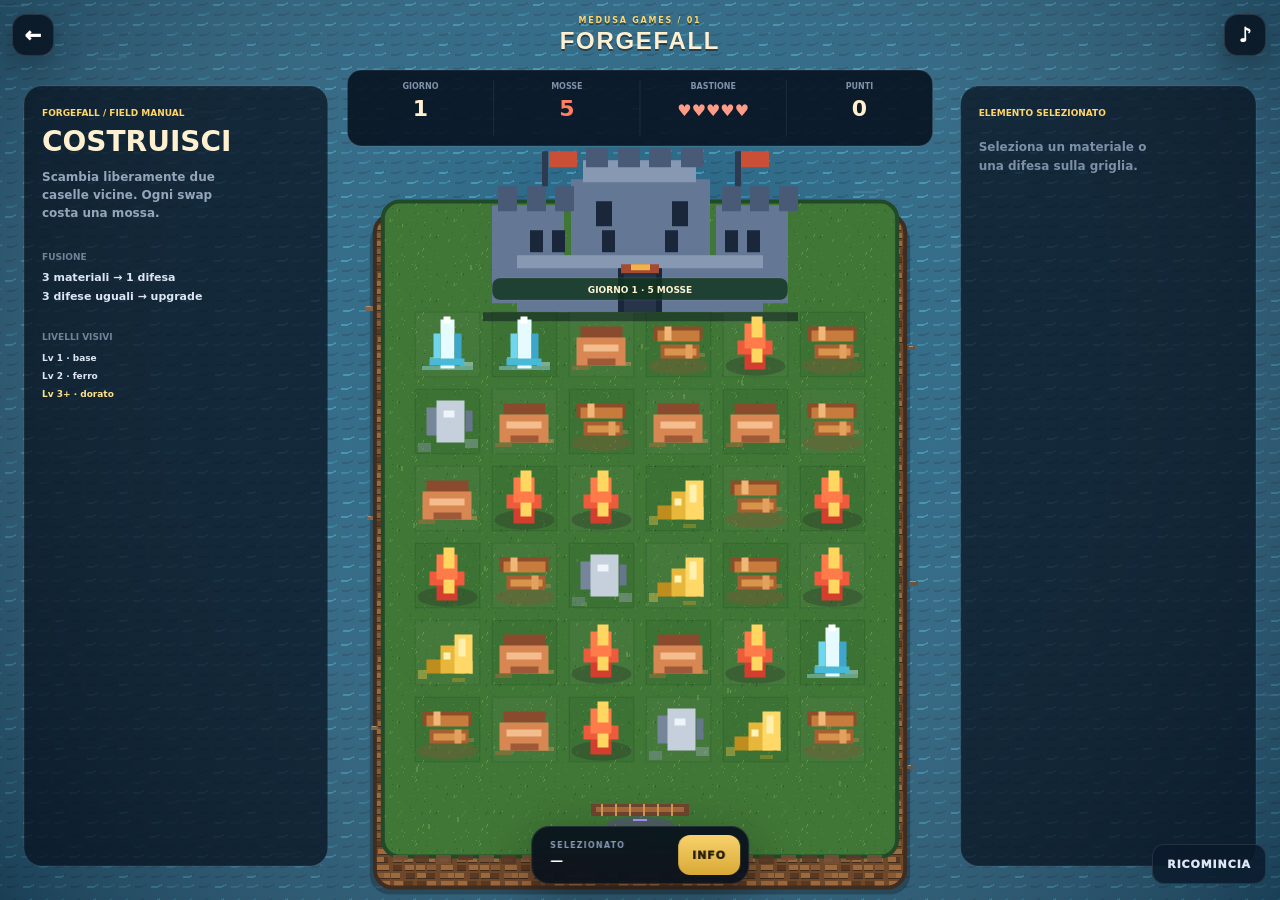
==== giochi/forgefall/index.html @ b79f74d3 "Add files via upload" ====
<!doctype html>
<html lang="it">
<head>
  <meta charset="utf-8">
  <meta name="viewport" content="width=device-width, initial-scale=1, viewport-fit=cover, user-scalable=no">
  <meta name="theme-color" content="#0c1830">
  <meta name="description" content="Forgefall — puzzle match-3 e tower defense di Medusa Games.">
  <title>Forgefall — Medusa Games</title>
  <link rel="stylesheet" href="game.css">
  <script defer src="game.js"></script>
</head>
<body>
  <main id="game-root" class="game-root">
    <canvas id="game-canvas" aria-label="Forgefall: crea difese fondendo tre materiali uguali e difendi il castello dalle orde."></canvas>

    <div class="top-actions" aria-label="Comandi principali">
      <a class="round-button" href="../../index.html" aria-label="Torna a Medusa Games">←</a>
      <div class="wordmark"><small>MEDUSA GAMES / 01</small><strong>FORGEFALL</strong></div>
      <button id="sound-btn" class="round-button" type="button" aria-pressed="false" aria-label="Attiva audio">♪</button>
    </div>

    <div id="selection-actions" class="selection-actions" hidden>
      <div class="selected-name"><span id="selected-kicker">SELEZIONATO</span><strong id="selected-name">—</strong></div>
      <button id="info-btn" class="action-button info" type="button">INFO</button>
      <button id="open-chest-btn" class="action-button chest" type="button" hidden>APRI CASSA</button>
    </div>

    <div class="bottom-actions">
      <button id="workshop-btn" class="action-button workshop" type="button" hidden>TERMINA OFFICINA</button>
      <button id="restart-btn" class="mini-button" type="button">RICOMINCIA</button>
    </div>

    <div id="toast" class="toast" role="status" aria-live="polite"></div>

    <dialog id="info-dialog" class="info-dialog">
      <button id="info-close" class="dialog-close" type="button" aria-label="Chiudi">×</button>
      <div class="info-heading">
        <div id="info-sprite" class="info-sprite"></div>
        <div>
          <small id="info-kind">MATERIALE</small>
          <h2 id="info-title">—</h2>
          <p id="info-subtitle">—</p>
        </div>
      </div>
      <div id="info-description" class="info-description"></div>
      <div id="info-stats" class="info-stats"></div>
      <p class="info-tip">Suggerimento: tre elementi identici e adiacenti si fondono. Tre difese dello stesso livello creano il livello successivo.</p>
    </dialog>

    <dialog id="gameover-dialog" class="gameover-dialog">
      <small>IL BASTIONE È CADUTO</small>
      <h2>Giorno <span id="final-day">1</span></h2>
      <p>Punteggio finale <strong id="final-score">0</strong></p>
      <div class="dialog-actions">
        <button id="again-btn" class="action-button" type="button">RIPROVA</button>
        <a href="../../index.html" class="action-button ghost">HOME</a>
      </div>
    </dialog>
  </main>
</body>
</html>
---- giochi/forgefall/game.css ----
:root{color-scheme:dark;font-family:Inter,ui-sans-serif,system-ui,-apple-system,"Segoe UI",Roboto,sans-serif;--ink:#07111d;--panel:#101b2a;--panel2:#18283b;--gold:#ffd66c;--orange:#ff714e;--cream:#fff0cf;--muted:#aab7ca;--line:rgba(255,255,255,.10)}
*{box-sizing:border-box}html,body{margin:0;width:100%;height:100%;overflow:hidden;background:#06111d}body{overscroll-behavior:none}button,a{font:inherit;color:inherit}button{border:0}a{text-decoration:none}button,a{-webkit-tap-highlight-color:transparent}.game-root{position:fixed;inset:0;background:#07121f;overflow:hidden;touch-action:none;user-select:none;-webkit-user-select:none}#game-canvas{position:absolute;inset:0;width:100%;height:100%;display:block;image-rendering:pixelated;image-rendering:crisp-edges;touch-action:none}.top-actions{position:absolute;top:max(10px,env(safe-area-inset-top));left:12px;right:12px;height:50px;display:grid;grid-template-columns:44px 1fr 44px;align-items:center;pointer-events:none;z-index:5}.top-actions>*{pointer-events:auto}.round-button{width:42px;height:42px;border-radius:14px;background:rgba(7,17,29,.82);border:1px solid rgba(255,255,255,.12);backdrop-filter:blur(12px);display:grid;place-items:center;font-weight:950;font-size:20px;box-shadow:0 10px 28px rgba(0,0,0,.25)}.wordmark{text-align:center;line-height:1;text-shadow:0 2px 0 rgba(0,0,0,.4)}.wordmark small{display:block;font-size:8px;font-weight:900;letter-spacing:.22em;color:#ffd76f;margin-bottom:4px}.wordmark strong{font-family:Impact,"Arial Black",sans-serif;font-size:24px;letter-spacing:.07em;color:#fff0d1}.selection-actions{position:absolute;left:50%;bottom:max(16px,calc(env(safe-area-inset-bottom) + 10px));transform:translateX(-50%);display:flex;align-items:center;gap:8px;padding:8px;background:rgba(6,15,27,.90);border:1px solid rgba(255,255,255,.10);border-radius:18px;box-shadow:0 16px 50px rgba(0,0,0,.35);backdrop-filter:blur(14px);z-index:7;max-width:calc(100vw - 24px)}.selected-name{min-width:130px;padding:0 10px;line-height:1.05}.selected-name span{display:block;font-size:8px;font-weight:900;letter-spacing:.15em;color:#8798b2;margin-bottom:4px}.selected-name strong{display:block;font-size:13px;white-space:nowrap;overflow:hidden;text-overflow:ellipsis;max-width:200px}.action-button,.mini-button{height:40px;padding:0 14px;border-radius:12px;background:linear-gradient(180deg,#ff865f,#e75b40);font-size:11px;font-weight:950;letter-spacing:.08em;cursor:pointer}.action-button.info{background:linear-gradient(180deg,#f7d26d,#d9a935);color:#271d08}.action-button.chest{background:linear-gradient(180deg,#d6914e,#a95f2c)}.action-button.workshop{background:linear-gradient(180deg,#f6d879,#cba83e);color:#241b08}.mini-button{background:rgba(11,26,44,.86);border:1px solid rgba(255,255,255,.10);color:#dce6f5}.bottom-actions{position:absolute;right:14px;bottom:max(16px,calc(env(safe-area-inset-bottom) + 10px));display:flex;gap:8px;z-index:6}.toast{position:absolute;left:50%;top:148px;transform:translateX(-50%) translateY(-12px);opacity:0;pointer-events:none;z-index:10;max-width:min(88vw,520px);padding:10px 14px;border-radius:14px;background:rgba(6,15,27,.92);border:1px solid rgba(255,255,255,.10);box-shadow:0 14px 40px rgba(0,0,0,.35);font-size:12px;font-weight:900;letter-spacing:.03em;color:#fff0d0;text-align:center;transition:.2s}.toast.show{opacity:1;transform:translateX(-50%) translateY(0)}.info-dialog,.gameover-dialog{width:min(92vw,620px);border:1px solid rgba(255,255,255,.12);border-radius:24px;background:linear-gradient(180deg,#17283d,#0c1726);color:#eef5ff;padding:22px;box-shadow:0 30px 90px rgba(0,0,0,.65)}.info-dialog::backdrop,.gameover-dialog::backdrop{background:rgba(2,7,12,.72);backdrop-filter:blur(4px)}.dialog-close{position:absolute;right:14px;top:10px;width:36px;height:36px;border-radius:12px;background:#0b1625;color:#fff;font-size:25px;cursor:pointer}.info-heading{display:grid;grid-template-columns:118px 1fr;gap:18px;align-items:center}.info-sprite{height:118px;border-radius:20px;background:linear-gradient(180deg,#2d5f36,#244c2d);border:1px solid rgba(255,255,255,.09);display:grid;place-items:center;overflow:hidden;image-rendering:pixelated}.info-sprite canvas{width:110px;height:110px;image-rendering:pixelated}.info-heading small{font-size:10px;font-weight:900;letter-spacing:.16em;color:#ffd66c}.info-heading h2{margin:5px 0 7px;font-size:30px;line-height:1.05;color:#fff0d2}.info-heading p{margin:0;color:#9eafc3;font-size:13px}.info-description{margin-top:18px;padding:14px 16px;background:rgba(255,255,255,.04);border:1px solid rgba(255,255,255,.07);border-radius:16px;color:#cfdaea;font-size:14px;line-height:1.6}.info-stats{display:grid;grid-template-columns:repeat(3,minmax(0,1fr));gap:10px;margin-top:12px}.stat-card{padding:11px 12px;border-radius:14px;background:#0c1828;border:1px solid rgba(255,255,255,.07)}.stat-card span{display:block;font-size:8px;font-weight:900;letter-spacing:.15em;color:#788aa5;margin-bottom:5px}.stat-card strong{font-size:14px;color:#ffe7aa}.info-tip{font-size:11px;line-height:1.5;color:#8293aa;margin:14px 2px 0}.gameover-dialog{text-align:center}.gameover-dialog small{font-size:10px;font-weight:900;letter-spacing:.18em;color:#ff9b7d}.gameover-dialog h2{font-size:38px;margin:8px 0}.gameover-dialog p{color:#c6d3e4}.dialog-actions{display:flex;gap:10px;justify-content:center;margin-top:18px}.action-button.ghost{display:grid;place-items:center;background:#0b1625;border:1px solid rgba(255,255,255,.10)}
@media(max-width:720px){.top-actions{left:8px;right:8px;top:max(6px,env(safe-area-inset-top))}.round-button{width:38px;height:38px;border-radius:12px}.wordmark strong{font-size:20px}.wordmark small{font-size:7px}.selection-actions{bottom:max(8px,calc(env(safe-area-inset-bottom) + 6px));padding:6px;gap:6px}.selected-name{min-width:100px;padding:0 6px}.selected-name strong{max-width:125px;font-size:11px}.action-button,.mini-button{height:36px;padding:0 11px;font-size:10px}.bottom-actions{right:8px;bottom:max(62px,calc(env(safe-area-inset-bottom) + 58px))}.info-heading{grid-template-columns:90px 1fr}.info-sprite{height:90px}.info-heading h2{font-size:24px}.info-stats{grid-template-columns:1fr 1fr}.toast{top:118px;font-size:11px}}
@media(max-height:650px) and (orientation:landscape){.top-actions{top:4px}.wordmark small{display:none}.wordmark strong{font-size:18px}.selection-actions{bottom:6px}.bottom-actions{bottom:6px;right:8px}.toast{top:52px}}
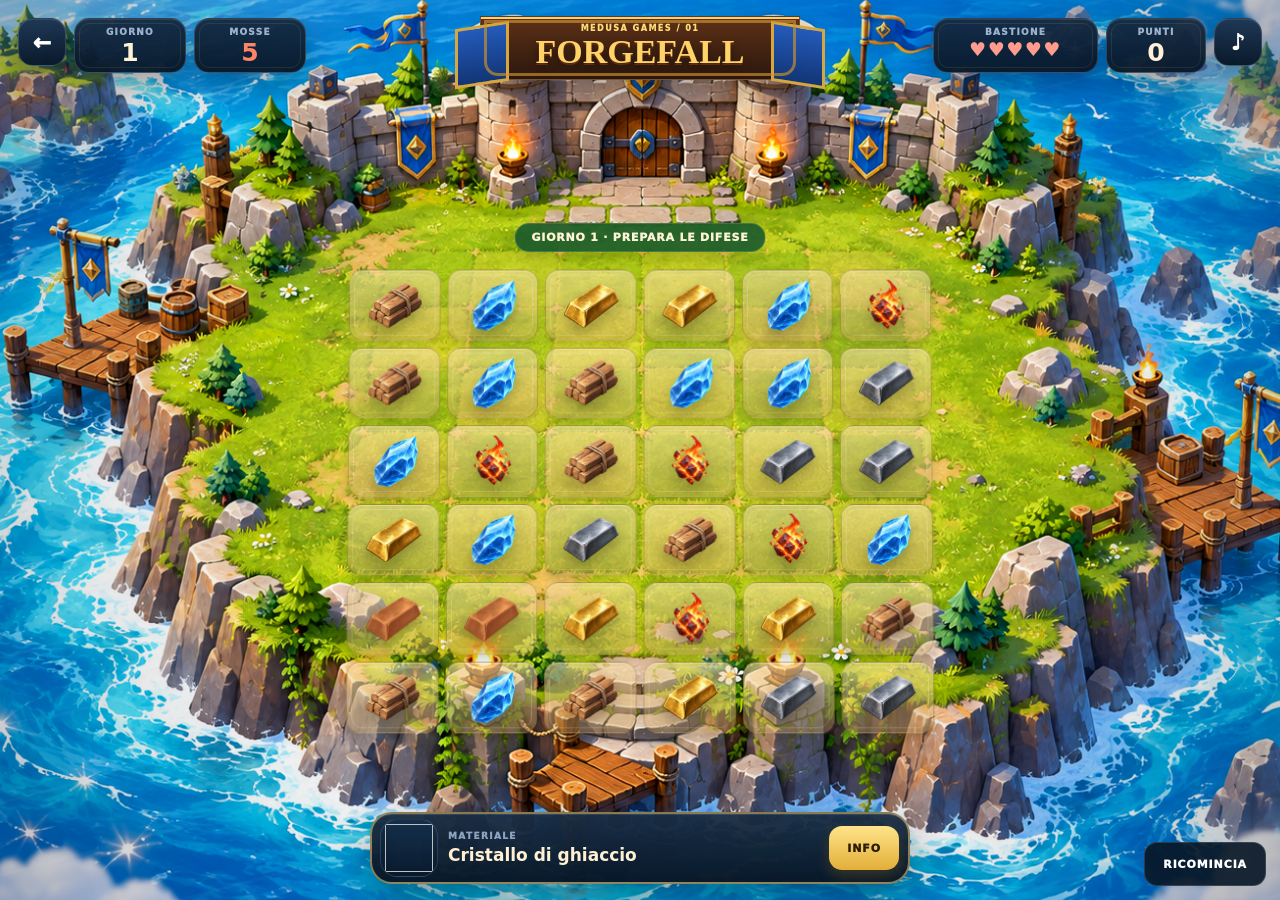
==== commit 0ddc1a67: "Add files via upload" ====
--- a/giochi/forgefall/index.html
+++ b/giochi/forgefall/index.html
@@ -2,49 +2,82 @@
 <html lang="it">
 <head>
   <meta charset="utf-8">
-  <meta name="viewport" content="width=device-width, initial-scale=1, viewport-fit=cover, user-scalable=no">
-  <meta name="theme-color" content="#0c1830">
-  <meta name="description" content="Forgefall — puzzle match-3 e tower defense di Medusa Games.">
+  <meta name="viewport" content="width=device-width,initial-scale=1,viewport-fit=cover,user-scalable=no">
+  <meta name="theme-color" content="#0a2743">
   <title>Forgefall — Medusa Games</title>
   <link rel="stylesheet" href="game.css">
   <script defer src="game.js"></script>
 </head>
 <body>
-  <main id="game-root" class="game-root">
-    <canvas id="game-canvas" aria-label="Forgefall: crea difese fondendo tre materiali uguali e difendi il castello dalle orde."></canvas>
+  <main id="game" class="game-shell" aria-label="Forgefall">
+    <div class="map-layer" aria-hidden="true"></div>
+    <div class="water-shimmer" aria-hidden="true"></div>
 
-    <div class="top-actions" aria-label="Comandi principali">
-      <a class="round-button" href="../../index.html" aria-label="Torna a Medusa Games">←</a>
-      <div class="wordmark"><small>MEDUSA GAMES / 01</small><strong>FORGEFALL</strong></div>
-      <button id="sound-btn" class="round-button" type="button" aria-pressed="false" aria-label="Attiva audio">♪</button>
-    </div>
+    <header class="hud hud-left">
+      <a class="hud-back" href="../../index.html" aria-label="Torna alla home">←</a>
+      <div class="hud-box">
+        <span>GIORNO</span>
+        <strong id="hud-day">1</strong>
+      </div>
+      <div class="hud-box moves">
+        <span>MOSSE</span>
+        <strong id="hud-moves">5</strong>
+      </div>
+    </header>
 
-    <div id="selection-actions" class="selection-actions" hidden>
-      <div class="selected-name"><span id="selected-kicker">SELEZIONATO</span><strong id="selected-name">—</strong></div>
-      <button id="info-btn" class="action-button info" type="button">INFO</button>
-      <button id="open-chest-btn" class="action-button chest" type="button" hidden>APRI CASSA</button>
-    </div>
+    <header class="title-plaque" aria-label="Titolo del gioco">
+      <small>MEDUSA GAMES / 01</small>
+      <strong>FORGEFALL</strong>
+    </header>
+
+    <header class="hud hud-right">
+      <div class="hud-box bastion">
+        <span>BASTIONE</span>
+        <strong id="hud-hearts">♥♥♥♥♥</strong>
+      </div>
+      <div class="hud-box points">
+        <span>PUNTI</span>
+        <strong id="hud-score">0</strong>
+      </div>
+      <button id="sound-btn" class="hud-back" type="button" aria-pressed="false" aria-label="Attiva audio">♪</button>
+    </header>
+
+    <div id="phase-pill" class="phase-pill">GIORNO 1 · PREPARA LE DIFESE</div>
+
+    <section id="board" class="board" aria-label="Griglia 6 per 6"></section>
+    <div id="enemy-layer" class="enemy-layer" aria-hidden="true"></div>
+    <div id="shot-layer" class="shot-layer" aria-hidden="true"></div>
+
+    <aside id="selection-dock" class="selection-dock" hidden>
+      <div class="selection-thumb"><img id="selection-img" alt=""></div>
+      <div class="selection-copy">
+        <small id="selection-kind">MATERIALE</small>
+        <strong id="selection-name">Cristallo di ghiaccio</strong>
+      </div>
+      <button id="open-chest-btn" class="dock-btn chest" type="button" hidden>APRI</button>
+      <button id="info-btn" class="dock-btn info" type="button">INFO</button>
+    </aside>
 
     <div class="bottom-actions">
-      <button id="workshop-btn" class="action-button workshop" type="button" hidden>TERMINA OFFICINA</button>
-      <button id="restart-btn" class="mini-button" type="button">RICOMINCIA</button>
+      <button id="workshop-btn" class="workshop-btn" type="button" hidden>TERMINA OFFICINA</button>
+      <button id="restart-btn" class="restart-btn" type="button">RICOMINCIA</button>
     </div>
 
     <div id="toast" class="toast" role="status" aria-live="polite"></div>
 
     <dialog id="info-dialog" class="info-dialog">
       <button id="info-close" class="dialog-close" type="button" aria-label="Chiudi">×</button>
-      <div class="info-heading">
-        <div id="info-sprite" class="info-sprite"></div>
-        <div>
+      <div class="info-top">
+        <div class="info-art"><img id="info-img" alt=""></div>
+        <div class="info-title">
           <small id="info-kind">MATERIALE</small>
           <h2 id="info-title">—</h2>
           <p id="info-subtitle">—</p>
         </div>
       </div>
-      <div id="info-description" class="info-description"></div>
+      <p id="info-description" class="info-description"></p>
       <div id="info-stats" class="info-stats"></div>
-      <p class="info-tip">Suggerimento: tre elementi identici e adiacenti si fondono. Tre difese dello stesso livello creano il livello successivo.</p>
+      <p class="info-rule">3 materiali uguali → 1 difesa · 3 difese uguali → livello superiore</p>
     </dialog>
 
     <dialog id="gameover-dialog" class="gameover-dialog">
@@ -52,8 +85,8 @@
       <h2>Giorno <span id="final-day">1</span></h2>
       <p>Punteggio finale <strong id="final-score">0</strong></p>
       <div class="dialog-actions">
-        <button id="again-btn" class="action-button" type="button">RIPROVA</button>
-        <a href="../../index.html" class="action-button ghost">HOME</a>
+        <button id="again-btn" class="dock-btn info" type="button">RIPROVA</button>
+        <a class="dock-btn ghost" href="../../index.html">HOME</a>
       </div>
     </dialog>
   </main>
--- a/giochi/forgefall/game.css
+++ b/giochi/forgefall/game.css
@@ -1,5 +1,85 @@
+:root{
+  color-scheme:dark;
+  --gold:#ffd56b;
+  --gold-deep:#a96e14;
+  --cream:#fff1d7;
+  --panel:#10243b;
+  --panel2:#081727;
+  --line:rgba(255,255,255,.14);
+  --danger:#f35d45;
+  --green:#2c7b45;
+  font-family:Inter,ui-sans-serif,system-ui,-apple-system,"Segoe UI",Roboto,sans-serif;
+}
+*{box-sizing:border-box}
+html,body{margin:0;width:100%;height:100%;overflow:hidden;background:#0a2743}
+body{overscroll-behavior:none}
+button,a{font:inherit;color:inherit;text-decoration:none;-webkit-tap-highlight-color:transparent}
+button{border:0}
+.game-shell{position:fixed;inset:0;overflow:hidden;user-select:none;-webkit-user-select:none;touch-action:none;background:#0b5e96}
+.map-layer{position:absolute;inset:0;background-image:url("assets/arena_bg.png");background-size:cover;background-position:center 50%;filter:saturate(1.08) contrast(1.02);transform:scale(1.025)}
+.map-layer::after{content:"";position:absolute;inset:0;background:radial-gradient(circle at 50% 49%,transparent 38%,rgba(5,17,30,.10) 70%,rgba(5,14,26,.30) 100%);pointer-events:none}
+.water-shimmer{position:absolute;inset:-20%;background:repeating-linear-gradient(165deg,transparent 0 34px,rgba(255,255,255,.10) 35px 37px,transparent 38px 70px);mix-blend-mode:screen;opacity:.26;animation:waterDrift 12s linear infinite;mask:radial-gradient(circle at 50% 52%,transparent 0 36%,#000 53%)}
+@keyframes waterDrift{to{transform:translate3d(90px,45px,0)}}
 
-:root{color-scheme:dark;font-family:Inter,ui-sans-serif,system-ui,-apple-system,"Segoe UI",Roboto,sans-serif;--ink:#07111d;--panel:#101b2a;--panel2:#18283b;--gold:#ffd66c;--orange:#ff714e;--cream:#fff0cf;--muted:#aab7ca;--line:rgba(255,255,255,.10)}
-*{box-sizing:border-box}html,body{margin:0;width:100%;height:100%;overflow:hidden;background:#06111d}body{overscroll-behavior:none}button,a{font:inherit;color:inherit}button{border:0}a{text-decoration:none}button,a{-webkit-tap-highlight-color:transparent}.game-root{position:fixed;inset:0;background:#07121f;overflow:hidden;touch-action:none;user-select:none;-webkit-user-select:none}#game-canvas{position:absolute;inset:0;width:100%;height:100%;display:block;image-rendering:pixelated;image-rendering:crisp-edges;touch-action:none}.top-actions{position:absolute;top:max(10px,env(safe-area-inset-top));left:12px;right:12px;height:50px;display:grid;grid-template-columns:44px 1fr 44px;align-items:center;pointer-events:none;z-index:5}.top-actions>*{pointer-events:auto}.round-button{width:42px;height:42px;border-radius:14px;background:rgba(7,17,29,.82);border:1px solid rgba(255,255,255,.12);backdrop-filter:blur(12px);display:grid;place-items:center;font-weight:950;font-size:20px;box-shadow:0 10px 28px rgba(0,0,0,.25)}.wordmark{text-align:center;line-height:1;text-shadow:0 2px 0 rgba(0,0,0,.4)}.wordmark small{display:block;font-size:8px;font-weight:900;letter-spacing:.22em;color:#ffd76f;margin-bottom:4px}.wordmark strong{font-family:Impact,"Arial Black",sans-serif;font-size:24px;letter-spacing:.07em;color:#fff0d1}.selection-actions{position:absolute;left:50%;bottom:max(16px,calc(env(safe-area-inset-bottom) + 10px));transform:translateX(-50%);display:flex;align-items:center;gap:8px;padding:8px;background:rgba(6,15,27,.90);border:1px solid rgba(255,255,255,.10);border-radius:18px;box-shadow:0 16px 50px rgba(0,0,0,.35);backdrop-filter:blur(14px);z-index:7;max-width:calc(100vw - 24px)}.selected-name{min-width:130px;padding:0 10px;line-height:1.05}.selected-name span{display:block;font-size:8px;font-weight:900;letter-spacing:.15em;color:#8798b2;margin-bottom:4px}.selected-name strong{display:block;font-size:13px;white-space:nowrap;overflow:hidden;text-overflow:ellipsis;max-width:200px}.action-button,.mini-button{height:40px;padding:0 14px;border-radius:12px;background:linear-gradient(180deg,#ff865f,#e75b40);font-size:11px;font-weight:950;letter-spacing:.08em;cursor:pointer}.action-button.info{background:linear-gradient(180deg,#f7d26d,#d9a935);color:#271d08}.action-button.chest{background:linear-gradient(180deg,#d6914e,#a95f2c)}.action-button.workshop{background:linear-gradient(180deg,#f6d879,#cba83e);color:#241b08}.mini-button{background:rgba(11,26,44,.86);border:1px solid rgba(255,255,255,.10);color:#dce6f5}.bottom-actions{position:absolute;right:14px;bottom:max(16px,calc(env(safe-area-inset-bottom) + 10px));display:flex;gap:8px;z-index:6}.toast{position:absolute;left:50%;top:148px;transform:translateX(-50%) translateY(-12px);opacity:0;pointer-events:none;z-index:10;max-width:min(88vw,520px);padding:10px 14px;border-radius:14px;background:rgba(6,15,27,.92);border:1px solid rgba(255,255,255,.10);box-shadow:0 14px 40px rgba(0,0,0,.35);font-size:12px;font-weight:900;letter-spacing:.03em;color:#fff0d0;text-align:center;transition:.2s}.toast.show{opacity:1;transform:translateX(-50%) translateY(0)}.info-dialog,.gameover-dialog{width:min(92vw,620px);border:1px solid rgba(255,255,255,.12);border-radius:24px;background:linear-gradient(180deg,#17283d,#0c1726);color:#eef5ff;padding:22px;box-shadow:0 30px 90px rgba(0,0,0,.65)}.info-dialog::backdrop,.gameover-dialog::backdrop{background:rgba(2,7,12,.72);backdrop-filter:blur(4px)}.dialog-close{position:absolute;right:14px;top:10px;width:36px;height:36px;border-radius:12px;background:#0b1625;color:#fff;font-size:25px;cursor:pointer}.info-heading{display:grid;grid-template-columns:118px 1fr;gap:18px;align-items:center}.info-sprite{height:118px;border-radius:20px;background:linear-gradient(180deg,#2d5f36,#244c2d);border:1px solid rgba(255,255,255,.09);display:grid;place-items:center;overflow:hidden;image-rendering:pixelated}.info-sprite canvas{width:110px;height:110px;image-rendering:pixelated}.info-heading small{font-size:10px;font-weight:900;letter-spacing:.16em;color:#ffd66c}.info-heading h2{margin:5px 0 7px;font-size:30px;line-height:1.05;color:#fff0d2}.info-heading p{margin:0;color:#9eafc3;font-size:13px}.info-description{margin-top:18px;padding:14px 16px;background:rgba(255,255,255,.04);border:1px solid rgba(255,255,255,.07);border-radius:16px;color:#cfdaea;font-size:14px;line-height:1.6}.info-stats{display:grid;grid-template-columns:repeat(3,minmax(0,1fr));gap:10px;margin-top:12px}.stat-card{padding:11px 12px;border-radius:14px;background:#0c1828;border:1px solid rgba(255,255,255,.07)}.stat-card span{display:block;font-size:8px;font-weight:900;letter-spacing:.15em;color:#788aa5;margin-bottom:5px}.stat-card strong{font-size:14px;color:#ffe7aa}.info-tip{font-size:11px;line-height:1.5;color:#8293aa;margin:14px 2px 0}.gameover-dialog{text-align:center}.gameover-dialog small{font-size:10px;font-weight:900;letter-spacing:.18em;color:#ff9b7d}.gameover-dialog h2{font-size:38px;margin:8px 0}.gameover-dialog p{color:#c6d3e4}.dialog-actions{display:flex;gap:10px;justify-content:center;margin-top:18px}.action-button.ghost{display:grid;place-items:center;background:#0b1625;border:1px solid rgba(255,255,255,.10)}
-@media(max-width:720px){.top-actions{left:8px;right:8px;top:max(6px,env(safe-area-inset-top))}.round-button{width:38px;height:38px;border-radius:12px}.wordmark strong{font-size:20px}.wordmark small{font-size:7px}.selection-actions{bottom:max(8px,calc(env(safe-area-inset-bottom) + 6px));padding:6px;gap:6px}.selected-name{min-width:100px;padding:0 6px}.selected-name strong{max-width:125px;font-size:11px}.action-button,.mini-button{height:36px;padding:0 11px;font-size:10px}.bottom-actions{right:8px;bottom:max(62px,calc(env(safe-area-inset-bottom) + 58px))}.info-heading{grid-template-columns:90px 1fr}.info-sprite{height:90px}.info-heading h2{font-size:24px}.info-stats{grid-template-columns:1fr 1fr}.toast{top:118px;font-size:11px}}
-@media(max-height:650px) and (orientation:landscape){.top-actions{top:4px}.wordmark small{display:none}.wordmark strong{font-size:18px}.selection-actions{bottom:6px}.bottom-actions{bottom:6px;right:8px}.toast{top:52px}}
+.hud{position:absolute;top:max(18px,env(safe-area-inset-top));display:flex;gap:8px;align-items:stretch;z-index:15}
+.hud-left{left:18px}.hud-right{right:18px}
+.hud-back,.hud-box,.title-plaque{border:1px solid rgba(255,255,255,.16);box-shadow:0 12px 28px rgba(0,0,0,.26),inset 0 1px 0 rgba(255,255,255,.09)}
+.hud-back{width:48px;height:48px;border-radius:15px;background:linear-gradient(180deg,#1f3856,#0a1a2c);display:grid;place-items:center;font-weight:1000;font-size:22px;cursor:pointer}
+.hud-box{min-width:112px;padding:8px 15px 7px;border-radius:15px;background:linear-gradient(180deg,rgba(21,42,66,.95),rgba(8,24,42,.97));text-align:center;position:relative}
+.hud-box::before{content:"";position:absolute;inset:4px;border-radius:10px;border:1px solid rgba(255,214,108,.10);pointer-events:none}
+.hud-box span{display:block;font-size:9px;font-weight:950;letter-spacing:.14em;color:#9db2cc}
+.hud-box strong{display:block;margin-top:3px;font-size:25px;line-height:1;color:#fff1d6}
+.hud-box.moves strong{color:#ff8365}.hud-box.bastion{min-width:165px}.hud-box.bastion strong{color:#ff9c8d;font-size:19px;letter-spacing:.08em}.hud-box.points{min-width:100px}
+.title-plaque{position:absolute;top:max(16px,env(safe-area-inset-top));left:50%;transform:translateX(-50%);z-index:16;min-width:320px;padding:7px 34px 10px;text-align:center;border-radius:0 0 18px 18px;background:linear-gradient(180deg,#5d3117,#2b170d);outline:3px solid rgba(208,148,49,.65);outline-offset:-7px;box-shadow:0 15px 30px rgba(0,0,0,.28),0 2px 0 #ffd06a inset}
+.title-plaque::before,.title-plaque::after{content:"";position:absolute;top:8px;width:48px;height:54px;background:linear-gradient(180deg,#245bbb,#123575);border:3px solid #d6a640;z-index:-1}.title-plaque::before{left:-26px;transform:skewY(-9deg)}.title-plaque::after{right:-26px;transform:skewY(9deg)}
+.title-plaque small{display:block;font-size:8px;font-weight:950;letter-spacing:.19em;color:#ffdb75;margin-bottom:2px}.title-plaque strong{font-family:Georgia,"Times New Roman",serif;font-size:34px;line-height:1;color:#ffd367;text-shadow:0 2px 0 #5f2a12,0 4px 10px rgba(0,0,0,.4)}
+
+.phase-pill{position:absolute;z-index:12;left:50%;top:calc(28.5% - 34px);transform:translateX(-50%);padding:7px 16px;border-radius:999px;background:rgba(24,89,44,.90);border:1px solid rgba(255,255,255,.15);box-shadow:0 7px 18px rgba(0,0,0,.18);color:#fff5d6;font-size:11px;font-weight:950;letter-spacing:.07em;white-space:nowrap}
+
+.board{position:absolute;z-index:8;left:50%;top:29.5%;transform:translateX(-50%) perspective(1000px) rotateX(1.5deg);width:min(46vw,690px);height:min(52vh,520px);display:grid;grid-template-columns:repeat(6,minmax(0,1fr));grid-template-rows:repeat(6,minmax(0,1fr));gap:7px;padding:2px}
+.cell{position:relative;min-width:0;min-height:0;border-radius:14px;display:grid;place-items:center;cursor:pointer;background:linear-gradient(180deg,rgba(247,223,167,.58),rgba(189,154,95,.42));border:1px solid rgba(103,73,31,.28);box-shadow:inset 0 1px 0 rgba(255,255,255,.28),0 6px 10px rgba(42,52,28,.18);transition:transform .15s ease,box-shadow .15s ease,border-color .15s ease;overflow:visible}
+.cell::before{content:"";position:absolute;inset:4px;border-radius:11px;border:1px solid rgba(255,255,255,.17);pointer-events:none}
+.cell:hover{transform:translateY(-2px) scale(1.015)}
+.cell.selected{border-color:#ffe075;box-shadow:0 0 0 3px rgba(255,211,88,.42),0 10px 18px rgba(34,25,7,.28)}
+.cell.matching{animation:matchPulse .26s ease}
+.cell.spawn{animation:spawnPop .24s ease}
+@keyframes matchPulse{50%{transform:scale(1.08);filter:brightness(1.18)}}
+@keyframes spawnPop{from{transform:translateY(-12px) scale(.82);opacity:.2}to{transform:none;opacity:1}}
+.asset{position:relative;width:86%;height:86%;object-fit:contain;filter:drop-shadow(0 7px 7px rgba(0,0,0,.25));pointer-events:none;animation:assetFloat 3.8s ease-in-out infinite}
+.cell:nth-child(3n) .asset{animation-delay:-1.2s}.cell:nth-child(4n) .asset{animation-delay:-2.3s}
+@keyframes assetFloat{50%{transform:translateY(-2px)}}
+.level-2 .asset{filter:drop-shadow(0 7px 7px rgba(0,0,0,.24)) saturate(.82) brightness(1.06)}
+.level-3 .asset,.level-4 .asset,.level-5 .asset{filter:drop-shadow(0 7px 8px rgba(0,0,0,.26)) saturate(1.18) brightness(1.09)}
+.level-badge{position:absolute;right:6px;top:6px;z-index:3;width:22px;height:22px;border-radius:50%;display:grid;place-items:center;background:#10243a;border:2px solid #f0d373;font-size:10px;font-weight:1000;color:#fff0c6;box-shadow:0 3px 7px rgba(0,0,0,.25)}
+.level-2 .level-badge{border-color:#e5ecf4}.level-3 .level-badge,.level-4 .level-badge,.level-5 .level-badge{background:#6b470b;border-color:#ffe27a}
+.chest-open-hint{position:absolute;left:50%;bottom:5px;transform:translateX(-50%);z-index:4;padding:3px 7px;border-radius:999px;background:rgba(8,23,39,.82);font-size:8px;font-weight:950;letter-spacing:.08em;color:#fff3c9}
+.enemy-layer,.shot-layer{position:absolute;z-index:10;left:50%;top:29.5%;transform:translateX(-50%);width:min(46vw,690px);height:min(52vh,520px);pointer-events:none}
+.enemy{position:absolute;width:9%;aspect-ratio:1;transform:translate(-50%,-50%);transition:filter .12s;filter:drop-shadow(0 6px 7px rgba(0,0,0,.26));will-change:transform,top,left}
+.enemy img{width:100%;height:100%;object-fit:contain}.enemy.boss{width:13%}
+.enemy-health{position:absolute;left:12%;right:12%;top:-2px;height:6px;border-radius:99px;background:rgba(6,18,30,.76);overflow:hidden}.enemy-health i{display:block;height:100%;background:#84ef8c;border-radius:99px}.enemy.boss .enemy-health i{background:#ffd15c}
+.shot{position:absolute;height:3px;transform-origin:left center;background:#ffe07a;border-radius:99px;box-shadow:0 0 12px currentColor;opacity:.95}
+
+.selection-dock{position:absolute;z-index:18;left:50%;bottom:max(16px,env(safe-area-inset-bottom));transform:translateX(-50%);min-width:min(92vw,540px);height:72px;display:flex;align-items:center;gap:10px;padding:8px 9px 8px 8px;border-radius:22px;background:linear-gradient(180deg,rgba(26,45,67,.96),rgba(8,22,38,.98));border:2px solid rgba(231,194,111,.58);box-shadow:0 16px 42px rgba(0,0,0,.34),inset 0 1px 0 rgba(255,255,255,.1)}
+.selection-thumb{width:58px;height:58px;border-radius:17px;background:linear-gradient(180deg,#15314d,#091a2d);border:1px solid rgba(255,255,255,.12);display:grid;place-items:center;overflow:hidden}.selection-thumb img{width:86%;height:86%;object-fit:contain;filter:drop-shadow(0 4px 5px rgba(0,0,0,.25))}
+.selection-copy{flex:1;min-width:0}.selection-copy small{display:block;font-size:9px;font-weight:950;letter-spacing:.15em;color:#8ea3be}.selection-copy strong{display:block;margin-top:4px;font-size:17px;color:#fff0d3;white-space:nowrap;overflow:hidden;text-overflow:ellipsis}
+.dock-btn,.restart-btn,.workshop-btn{height:44px;padding:0 18px;border-radius:13px;font-size:11px;font-weight:1000;letter-spacing:.08em;cursor:pointer}.dock-btn.info{background:linear-gradient(180deg,#ffe48a,#e2ae38);color:#2c1d05;box-shadow:0 6px 14px rgba(190,127,17,.25)}.dock-btn.chest{background:linear-gradient(180deg,#67bfe9,#2e79ae);color:white}.dock-btn.ghost,.restart-btn{background:rgba(8,22,38,.91);border:1px solid rgba(255,255,255,.14);display:grid;place-items:center}.bottom-actions{position:absolute;right:14px;bottom:max(14px,env(safe-area-inset-bottom));z-index:19;display:flex;gap:8px}.workshop-btn{background:linear-gradient(180deg,#ffe58a,#d7ad41);color:#2a1c05}
+.toast{position:absolute;z-index:30;left:50%;top:105px;transform:translateX(-50%) translateY(-10px);opacity:0;padding:10px 15px;border-radius:14px;background:rgba(8,22,38,.92);border:1px solid rgba(255,255,255,.13);color:#fff0d0;font-size:12px;font-weight:900;transition:.2s;pointer-events:none}.toast.show{opacity:1;transform:translateX(-50%) translateY(0)}
+
+.info-dialog,.gameover-dialog{width:min(92vw,640px);border:1px solid rgba(255,255,255,.14);border-radius:26px;background:radial-gradient(circle at 10% 0%,rgba(71,115,164,.22),transparent 35%),linear-gradient(180deg,#18304a,#0a192b);color:#eef5ff;padding:22px;box-shadow:0 34px 90px rgba(0,0,0,.62)}
+.info-dialog::backdrop,.gameover-dialog::backdrop{background:rgba(2,9,16,.74);backdrop-filter:blur(7px)}
+.dialog-close{position:absolute;right:14px;top:12px;width:38px;height:38px;border-radius:12px;background:#091727;color:#fff;font-size:26px;cursor:pointer}.info-top{display:grid;grid-template-columns:145px 1fr;gap:18px;align-items:center}.info-art{height:140px;border-radius:20px;background:linear-gradient(180deg,#1c3d5c,#0a2036);border:1px solid rgba(255,255,255,.10);display:grid;place-items:center}.info-art img{width:90%;height:90%;object-fit:contain;filter:drop-shadow(0 8px 10px rgba(0,0,0,.3))}.info-title small{font-size:10px;font-weight:950;letter-spacing:.14em;color:#ffd770}.info-title h2{margin:5px 0 6px;font-size:31px;color:#fff0d5}.info-title p{margin:0;color:#a9b9cd}.info-description{margin:18px 0 0;padding:14px 16px;border-radius:16px;background:rgba(255,255,255,.045);border:1px solid rgba(255,255,255,.07);color:#cbd8e7;line-height:1.6}.info-stats{display:grid;grid-template-columns:repeat(3,minmax(0,1fr));gap:10px;margin-top:12px}.stat-card{padding:11px 12px;border-radius:14px;background:#0a1929;border:1px solid rgba(255,255,255,.07)}.stat-card span{display:block;font-size:8px;font-weight:950;letter-spacing:.13em;color:#8295ae;margin-bottom:4px}.stat-card strong{font-size:14px;color:#ffe7a5}.info-rule{margin:14px 2px 0;color:#8396ad;font-size:11px;line-height:1.5}.gameover-dialog{text-align:center}.gameover-dialog small{font-size:10px;font-weight:950;letter-spacing:.17em;color:#ff967f}.gameover-dialog h2{font-size:38px;margin:9px 0}.gameover-dialog p{color:#c4d1e0}.dialog-actions{display:flex;justify-content:center;gap:10px;margin-top:18px}
+
+@media(max-width:1180px){
+  .title-plaque{min-width:270px}.title-plaque strong{font-size:29px}
+  .hud-box{min-width:92px}.hud-box.bastion{min-width:140px}
+  .board,.enemy-layer,.shot-layer{width:min(54vw,640px);height:min(52vh,500px)}
+}
+@media(max-width:820px){
+  .map-layer{background-position:center top}.hud{top:max(8px,env(safe-area-inset-top));gap:4px}.hud-left{left:6px}.hud-right{right:6px}.hud-back{width:38px;height:38px;border-radius:12px;font-size:18px}.hud-box{min-width:74px;padding:6px 8px;height:48px}.hud-box span{font-size:7px}.hud-box strong{font-size:19px}.hud-box.bastion{min-width:112px}.hud-box.bastion strong{font-size:14px}.hud-box.points{min-width:68px}.title-plaque{top:max(58px,env(safe-area-inset-top));min-width:230px;padding:6px 28px 9px}.title-plaque strong{font-size:25px}.title-plaque small{font-size:7px}
+  .phase-pill{top:25.2%;font-size:9px;padding:6px 11px}
+  .board,.enemy-layer,.shot-layer{top:29%;width:92vw;height:min(49vh,480px);gap:5px}.cell{border-radius:11px}.asset{width:82%;height:82%}
+  .selection-dock{height:64px;bottom:max(8px,env(safe-area-inset-bottom));min-width:calc(100vw - 18px)}.selection-thumb{width:50px;height:50px;border-radius:14px}.selection-copy strong{font-size:13px}.selection-copy small{font-size:7px}.dock-btn{height:38px;padding:0 12px;font-size:9px}.bottom-actions{right:8px;bottom:max(78px,calc(env(safe-area-inset-bottom) + 70px))}.restart-btn,.workshop-btn{height:36px;padding:0 11px;font-size:9px}.toast{top:116px;font-size:10px}.info-top{grid-template-columns:100px 1fr}.info-art{height:100px}.info-title h2{font-size:24px}.info-stats{grid-template-columns:repeat(2,minmax(0,1fr))}
+}
+@media(max-height:650px) and (orientation:landscape){
+  .title-plaque{top:5px}.hud{top:6px}.board,.enemy-layer,.shot-layer{top:25%;height:61vh;width:min(48vw,600px)}.phase-pill{top:20.5%}.selection-dock{height:58px;bottom:6px}.bottom-actions{bottom:6px}.map-layer{background-position:center 45%}
+}
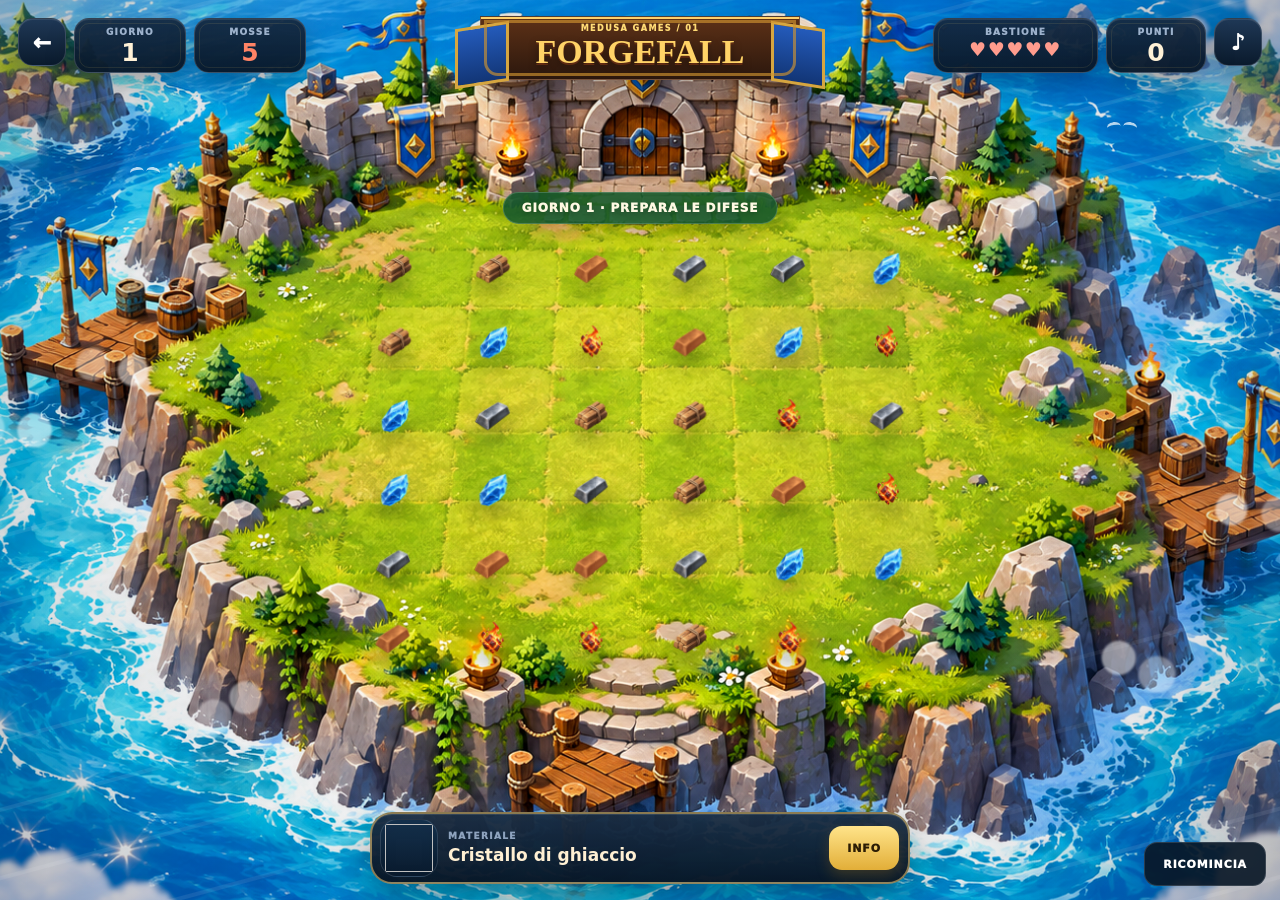
==== commit 1a6e3523: "Add files via upload" ====
--- a/giochi/forgefall/index.html
+++ b/giochi/forgefall/index.html
@@ -12,6 +12,17 @@
   <main id="game" class="game-shell" aria-label="Forgefall">
     <div class="map-layer" aria-hidden="true"></div>
     <div class="water-shimmer" aria-hidden="true"></div>
+    <div class="water-foam" aria-hidden="true"></div>
+    <div class="sea-life" aria-hidden="true">
+      <span class="creature shark shark-a"></span>
+      <span class="creature shark shark-b"></span>
+      <span class="creature fish fish-a"></span>
+      <span class="creature fish fish-b"></span>
+      <span class="creature fish fish-c"></span>
+      <span class="gull gull-a"></span>
+      <span class="gull gull-b"></span>
+      <span class="gull gull-c"></span>
+    </div>
 
     <header class="hud hud-left">
       <a class="hud-back" href="../../index.html" aria-label="Torna alla home">←</a>
@@ -65,6 +76,14 @@
 
     <div id="toast" class="toast" role="status" aria-live="polite"></div>
 
+    <div id="announce" class="announce" aria-live="polite" hidden>
+      <div class="announce-card">
+        <small id="announce-kicker">FORGEFALL</small>
+        <strong id="announce-title">Grande!</strong>
+        <span id="announce-subtitle">Hai appena costruito una struttura</span>
+      </div>
+    </div>
+
     <dialog id="info-dialog" class="info-dialog">
       <button id="info-close" class="dialog-close" type="button" aria-label="Chiudi">×</button>
       <div class="info-top">
--- a/giochi/forgefall/game.css
+++ b/giochi/forgefall/game.css
@@ -16,10 +16,16 @@
 button,a{font:inherit;color:inherit;text-decoration:none;-webkit-tap-highlight-color:transparent}
 button{border:0}
 .game-shell{position:fixed;inset:0;overflow:hidden;user-select:none;-webkit-user-select:none;touch-action:none;background:#0b5e96}
-.map-layer{position:absolute;inset:0;background-image:url("assets/arena_bg.png");background-size:cover;background-position:center 50%;filter:saturate(1.08) contrast(1.02);transform:scale(1.025)}
+.map-layer{position:absolute;inset:0;background-image:url("assets/arena_bg.png");background-size:cover;background-position:center 50%;filter:saturate(1.08) contrast(1.02);transform:scale(1.03);animation:mapBreathe 18s ease-in-out infinite}
 .map-layer::after{content:"";position:absolute;inset:0;background:radial-gradient(circle at 50% 49%,transparent 38%,rgba(5,17,30,.10) 70%,rgba(5,14,26,.30) 100%);pointer-events:none}
-.water-shimmer{position:absolute;inset:-20%;background:repeating-linear-gradient(165deg,transparent 0 34px,rgba(255,255,255,.10) 35px 37px,transparent 38px 70px);mix-blend-mode:screen;opacity:.26;animation:waterDrift 12s linear infinite;mask:radial-gradient(circle at 50% 52%,transparent 0 36%,#000 53%)}
-@keyframes waterDrift{to{transform:translate3d(90px,45px,0)}}
+.water-shimmer{position:absolute;inset:-20%;background:repeating-linear-gradient(165deg,transparent 0 30px,rgba(255,255,255,.18) 31px 34px,transparent 35px 66px);mix-blend-mode:screen;opacity:.44;animation:waterDrift 9s linear infinite;mask:radial-gradient(circle at 50% 52%,transparent 0 34%,#000 52%)}
+.water-foam{position:absolute;inset:-5%;pointer-events:none;z-index:2;opacity:.68;mask:radial-gradient(circle at 50% 52%,transparent 0 37%,#000 54%)}
+.water-foam::before,.water-foam::after{content:"";position:absolute;inset:0;background:radial-gradient(circle at 7% 48%,rgba(255,255,255,.8) 0 1.2%,transparent 1.25%),radial-gradient(circle at 14% 42%,rgba(255,255,255,.75) 0 1.1%,transparent 1.18%),radial-gradient(circle at 22% 75%,rgba(255,255,255,.72) 0 1.2%,transparent 1.28%),radial-gradient(circle at 77% 26%,rgba(255,255,255,.72) 0 1.2%,transparent 1.28%),radial-gradient(circle at 84% 71%,rgba(255,255,255,.75) 0 1.2%,transparent 1.28%),radial-gradient(circle at 92% 56%,rgba(255,255,255,.8) 0 1.1%,transparent 1.18%);filter:blur(1.2px)}
+.water-foam::before{animation:foamMove 9s linear infinite}.water-foam::after{opacity:.7;transform:scale(1.08);animation:foamMove2 13s linear infinite}
+@keyframes foamMove{0%{transform:translateX(-1.2%) translateY(0)}50%{transform:translateX(1.6%) translateY(1.2%)}100%{transform:translateX(-1.2%) translateY(0)}}
+@keyframes foamMove2{0%{transform:scale(1.08) translateX(1.5%) translateY(0)}50%{transform:scale(1.1) translateX(-1%) translateY(-1.1%)}100%{transform:scale(1.08) translateX(1.5%) translateY(0)}}
+@keyframes waterDrift{0%{transform:translate3d(0,0,0)}50%{transform:translate3d(64px,30px,0)}100%{transform:translate3d(120px,60px,0)}}
+@keyframes mapBreathe{0%,100%{transform:scale(1.03)}50%{transform:scale(1.045)}}
 
 .hud{position:absolute;top:max(18px,env(safe-area-inset-top));display:flex;gap:8px;align-items:stretch;z-index:15}
 .hud-left{left:18px}.hud-right{right:18px}
@@ -34,30 +40,37 @@
 .title-plaque::before,.title-plaque::after{content:"";position:absolute;top:8px;width:48px;height:54px;background:linear-gradient(180deg,#245bbb,#123575);border:3px solid #d6a640;z-index:-1}.title-plaque::before{left:-26px;transform:skewY(-9deg)}.title-plaque::after{right:-26px;transform:skewY(9deg)}
 .title-plaque small{display:block;font-size:8px;font-weight:950;letter-spacing:.19em;color:#ffdb75;margin-bottom:2px}.title-plaque strong{font-family:Georgia,"Times New Roman",serif;font-size:34px;line-height:1;color:#ffd367;text-shadow:0 2px 0 #5f2a12,0 4px 10px rgba(0,0,0,.4)}
 
-.phase-pill{position:absolute;z-index:12;left:50%;top:calc(28.5% - 34px);transform:translateX(-50%);padding:7px 16px;border-radius:999px;background:rgba(24,89,44,.90);border:1px solid rgba(255,255,255,.15);box-shadow:0 7px 18px rgba(0,0,0,.18);color:#fff5d6;font-size:11px;font-weight:950;letter-spacing:.07em;white-space:nowrap}
+.phase-pill{position:absolute;z-index:12;left:50%;top:calc(25.1% - 34px);transform:translateX(-50%);padding:8px 18px;border-radius:999px;background:rgba(24,89,44,.94);border:1px solid rgba(255,255,255,.18);box-shadow:0 10px 22px rgba(0,0,0,.24);color:#fff9e3;font-size:12px;font-weight:950;letter-spacing:.07em;white-space:nowrap;text-shadow:0 2px 6px rgba(0,0,0,.25)}
 
-.board{position:absolute;z-index:8;left:50%;top:29.5%;transform:translateX(-50%) perspective(1000px) rotateX(1.5deg);width:min(46vw,690px);height:min(52vh,520px);display:grid;grid-template-columns:repeat(6,minmax(0,1fr));grid-template-rows:repeat(6,minmax(0,1fr));gap:7px;padding:2px}
-.cell{position:relative;min-width:0;min-height:0;border-radius:14px;display:grid;place-items:center;cursor:pointer;background:linear-gradient(180deg,rgba(247,223,167,.58),rgba(189,154,95,.42));border:1px solid rgba(103,73,31,.28);box-shadow:inset 0 1px 0 rgba(255,255,255,.28),0 6px 10px rgba(42,52,28,.18);transition:transform .15s ease,box-shadow .15s ease,border-color .15s ease;overflow:visible}
-.cell::before{content:"";position:absolute;inset:4px;border-radius:11px;border:1px solid rgba(255,255,255,.17);pointer-events:none}
-.cell:hover{transform:translateY(-2px) scale(1.015)}
-.cell.selected{border-color:#ffe075;box-shadow:0 0 0 3px rgba(255,211,88,.42),0 10px 18px rgba(34,25,7,.28)}
+.board{position:absolute;z-index:8;left:50%;top:25.8%;transform:translateX(-50%) perspective(1000px) rotateX(1.5deg);width:min(46vw,690px);height:min(49vh,490px);display:grid;grid-template-columns:repeat(6,minmax(0,1fr));grid-template-rows:repeat(6,minmax(0,1fr));gap:7px;padding:2px}
+.cell{position:relative;min-width:0;min-height:0;border-radius:16px;display:grid;place-items:center;cursor:pointer;background:transparent;border:0;box-shadow:none;transition:transform .18s cubic-bezier(.2,.8,.2,1),box-shadow .18s cubic-bezier(.2,.8,.2,1),opacity .18s ease,background .18s ease;overflow:visible}
+.cell::before{content:"";position:absolute;left:18%;right:18%;bottom:15%;height:16%;border-radius:50%;background:radial-gradient(ellipse at center,rgba(33,53,19,.34) 0%,rgba(33,53,19,.17) 40%,rgba(33,53,19,0) 78%);filter:blur(7px);pointer-events:none}
+.cell::after{content:none}
+.cell:hover{transform:translateY(-2px) scale(1.018);background:transparent}
+.cell:hover .asset{transform:scale(1.03)}
+.cell.selected{background:radial-gradient(circle at 50% 60%,rgba(255,236,166,.14),rgba(255,236,166,0) 72%);box-shadow:0 0 0 1px rgba(255,211,88,.12)}
+.cell.swap-hide{opacity:.22}
 .cell.matching{animation:matchPulse .26s ease}
 .cell.spawn{animation:spawnPop .24s ease}
 @keyframes matchPulse{50%{transform:scale(1.08);filter:brightness(1.18)}}
 @keyframes spawnPop{from{transform:translateY(-12px) scale(.82);opacity:.2}to{transform:none;opacity:1}}
-.asset{position:relative;width:86%;height:86%;object-fit:contain;filter:drop-shadow(0 7px 7px rgba(0,0,0,.25));pointer-events:none;animation:assetFloat 3.8s ease-in-out infinite}
-.cell:nth-child(3n) .asset{animation-delay:-1.2s}.cell:nth-child(4n) .asset{animation-delay:-2.3s}
-@keyframes assetFloat{50%{transform:translateY(-2px)}}
-.level-2 .asset{filter:drop-shadow(0 7px 7px rgba(0,0,0,.24)) saturate(.82) brightness(1.06)}
-.level-3 .asset,.level-4 .asset,.level-5 .asset{filter:drop-shadow(0 7px 8px rgba(0,0,0,.26)) saturate(1.18) brightness(1.09)}
-.level-badge{position:absolute;right:6px;top:6px;z-index:3;width:22px;height:22px;border-radius:50%;display:grid;place-items:center;background:#10243a;border:2px solid #f0d373;font-size:10px;font-weight:1000;color:#fff0c6;box-shadow:0 3px 7px rgba(0,0,0,.25)}
+.asset{position:relative;width:66%;height:66%;object-fit:contain;filter:drop-shadow(0 12px 10px rgba(0,0,0,.22));pointer-events:none;animation:assetFloat 3.8s ease-in-out infinite;transition:transform .2s cubic-bezier(.2,.8,.2,1), filter .2s ease}
+.cell.material .asset{width:56%;height:56%}.cell.structure .asset{width:70%;height:70%}.cell.type-ice.structure .asset{width:76%;height:76%}.cell.type-wood.structure .asset{width:66%;height:66%}.cell:nth-child(3n) .asset{animation-delay:-1.2s}.cell:nth-child(4n) .asset{animation-delay:-2.3s}
+@keyframes assetFloat{0%,100%{transform:translateY(0)}50%{transform:translateY(-3px)}}
+.level-2 .asset{filter:drop-shadow(0 14px 12px rgba(0,0,0,.26)) saturate(.92) brightness(1.03)}
+.level-3 .asset{filter:drop-shadow(0 14px 13px rgba(0,0,0,.28)) saturate(1.06) brightness(1.08)}
+.level-4 .asset{filter:drop-shadow(0 14px 13px rgba(0,0,0,.28)) saturate(1.14) brightness(1.12)}
+.level-5 .asset{filter:drop-shadow(0 0 12px rgba(182,111,255,.55)) drop-shadow(0 14px 12px rgba(0,0,0,.3)) saturate(1.24) brightness(1.18)}
+.level-badge{position:absolute;right:3px;top:3px;z-index:3;min-width:20px;height:20px;padding:0 5px;border-radius:999px;display:grid;place-items:center;background:rgba(16,36,58,.84);backdrop-filter:blur(3px);border:2px solid #f0d373;font-size:9px;font-weight:1000;color:#fff0c6;box-shadow:0 3px 6px rgba(0,0,0,.22)}
 .level-2 .level-badge{border-color:#e5ecf4}.level-3 .level-badge,.level-4 .level-badge,.level-5 .level-badge{background:#6b470b;border-color:#ffe27a}
-.chest-open-hint{position:absolute;left:50%;bottom:5px;transform:translateX(-50%);z-index:4;padding:3px 7px;border-radius:999px;background:rgba(8,23,39,.82);font-size:8px;font-weight:950;letter-spacing:.08em;color:#fff3c9}
-.enemy-layer,.shot-layer{position:absolute;z-index:10;left:50%;top:29.5%;transform:translateX(-50%);width:min(46vw,690px);height:min(52vh,520px);pointer-events:none}
-.enemy{position:absolute;width:9%;aspect-ratio:1;transform:translate(-50%,-50%);transition:filter .12s;filter:drop-shadow(0 6px 7px rgba(0,0,0,.26));will-change:transform,top,left}
-.enemy img{width:100%;height:100%;object-fit:contain}.enemy.boss{width:13%}
+.chest-open-hint{position:absolute;left:50%;bottom:3px;transform:translateX(-50%);z-index:4;padding:3px 7px;border-radius:999px;background:rgba(8,23,39,.72);font-size:8px;font-weight:950;letter-spacing:.08em;color:#fff3c9}
+.enemy-layer,.shot-layer{position:absolute;z-index:10;left:50%;top:25.8%;transform:translateX(-50%);width:min(46vw,690px);height:min(49vh,490px);pointer-events:none}
+.enemy{position:absolute;width:12.5%;aspect-ratio:1;transform:translate(-50%,-50%) rotate(var(--lean,0deg)) scale(var(--scale,1));transition:filter .12s;filter:drop-shadow(0 12px 16px rgba(0,0,0,.44));will-change:transform,top,left;animation:enemyBob 1.9s ease-in-out infinite}
+.enemy::after{content:"";position:absolute;left:18%;right:18%;bottom:7%;height:14%;background:radial-gradient(ellipse at center,rgba(0,0,0,.45),rgba(0,0,0,0) 72%);z-index:-1;filter:blur(3px)}
+.enemy img{width:100%;height:100%;object-fit:contain;transform:scaleX(var(--flip,1)) rotate(var(--yaw,0deg));transform-origin:center 58%;filter:saturate(.95) brightness(.96)}.enemy.boss{width:18%}.enemy.runner{width:11%}.enemy.brute{width:14%}.enemy.shade{width:11.6%}
+@keyframes enemyBob{50%{margin-top:-4px}}
 .enemy-health{position:absolute;left:12%;right:12%;top:-2px;height:6px;border-radius:99px;background:rgba(6,18,30,.76);overflow:hidden}.enemy-health i{display:block;height:100%;background:#84ef8c;border-radius:99px}.enemy.boss .enemy-health i{background:#ffd15c}
-.shot{position:absolute;height:3px;transform-origin:left center;background:#ffe07a;border-radius:99px;box-shadow:0 0 12px currentColor;opacity:.95}
+.shot{position:absolute;height:3px;transform-origin:left center;border-radius:99px;opacity:.98}.shot::after{content:"";position:absolute;right:-4px;top:50%;transform:translateY(-50%);width:10px;height:10px;border-radius:50%;background:currentColor;box-shadow:0 0 10px currentColor}.shot.iron{height:5px;background:linear-gradient(90deg,rgba(255,220,120,.05),#ffd46a 24%,#ff8e53 85%);box-shadow:0 0 14px rgba(255,180,64,.72)}.shot.fire{height:4px;background:linear-gradient(90deg,rgba(255,132,70,.02),#ff8b52 20%,#ffd66a 100%);box-shadow:0 0 16px rgba(255,122,74,.86)}.shot.copper{height:3px;background:linear-gradient(90deg,rgba(210,232,255,.04),#cfe3ff 30%,#86b8ff 100%);box-shadow:0 0 14px rgba(160,205,255,.84)}.shot.copper::after{width:14px;height:2px;border-radius:2px;background:currentColor;box-shadow:0 0 10px currentColor}.impact{position:absolute;width:28px;height:28px;transform:translate(-50%,-50%);border-radius:50%;pointer-events:none;animation:impactPop .28s ease-out forwards}.impact.iron{background:radial-gradient(circle,rgba(255,211,120,.95) 0 25%,rgba(255,143,70,.86) 26%,rgba(255,143,70,0) 70%);box-shadow:0 0 26px rgba(255,158,73,.75)}.impact.fire{background:radial-gradient(circle,rgba(255,246,168,.98) 0 18%,rgba(255,128,68,.92) 19%,rgba(255,69,0,.64) 42%,rgba(255,69,0,0) 72%);box-shadow:0 0 26px rgba(255,114,67,.82)}.impact.copper{background:radial-gradient(circle,rgba(233,243,255,.95) 0 23%,rgba(148,194,255,.76) 24%,rgba(148,194,255,0) 70%);box-shadow:0 0 24px rgba(129,188,255,.7)}@keyframes impactPop{0%{opacity:0;transform:translate(-50%,-50%) scale(.35)}35%{opacity:1}100%{opacity:0;transform:translate(-50%,-50%) scale(1.4)}}
 
 .selection-dock{position:absolute;z-index:18;left:50%;bottom:max(16px,env(safe-area-inset-bottom));transform:translateX(-50%);min-width:min(92vw,540px);height:72px;display:flex;align-items:center;gap:10px;padding:8px 9px 8px 8px;border-radius:22px;background:linear-gradient(180deg,rgba(26,45,67,.96),rgba(8,22,38,.98));border:2px solid rgba(231,194,111,.58);box-shadow:0 16px 42px rgba(0,0,0,.34),inset 0 1px 0 rgba(255,255,255,.1)}
 .selection-thumb{width:58px;height:58px;border-radius:17px;background:linear-gradient(180deg,#15314d,#091a2d);border:1px solid rgba(255,255,255,.12);display:grid;place-items:center;overflow:hidden}.selection-thumb img{width:86%;height:86%;object-fit:contain;filter:drop-shadow(0 4px 5px rgba(0,0,0,.25))}
@@ -76,10 +89,69 @@
 }
 @media(max-width:820px){
   .map-layer{background-position:center top}.hud{top:max(8px,env(safe-area-inset-top));gap:4px}.hud-left{left:6px}.hud-right{right:6px}.hud-back{width:38px;height:38px;border-radius:12px;font-size:18px}.hud-box{min-width:74px;padding:6px 8px;height:48px}.hud-box span{font-size:7px}.hud-box strong{font-size:19px}.hud-box.bastion{min-width:112px}.hud-box.bastion strong{font-size:14px}.hud-box.points{min-width:68px}.title-plaque{top:max(58px,env(safe-area-inset-top));min-width:230px;padding:6px 28px 9px}.title-plaque strong{font-size:25px}.title-plaque small{font-size:7px}
-  .phase-pill{top:25.2%;font-size:9px;padding:6px 11px}
-  .board,.enemy-layer,.shot-layer{top:29%;width:92vw;height:min(49vh,480px);gap:5px}.cell{border-radius:11px}.asset{width:82%;height:82%}
+  .phase-pill{top:23.6%;font-size:9px;padding:6px 11px}
+  .board,.enemy-layer,.shot-layer{top:26.4%;width:92vw;height:min(47vh,454px);gap:5px}.cell{border-radius:11px}.asset{width:62%;height:62%}.cell.material .asset{width:50%;height:50%}.cell.structure .asset{width:66%;height:66%}.cell.type-ice.structure .asset{width:72%;height:72%}
   .selection-dock{height:64px;bottom:max(8px,env(safe-area-inset-bottom));min-width:calc(100vw - 18px)}.selection-thumb{width:50px;height:50px;border-radius:14px}.selection-copy strong{font-size:13px}.selection-copy small{font-size:7px}.dock-btn{height:38px;padding:0 12px;font-size:9px}.bottom-actions{right:8px;bottom:max(78px,calc(env(safe-area-inset-bottom) + 70px))}.restart-btn,.workshop-btn{height:36px;padding:0 11px;font-size:9px}.toast{top:116px;font-size:10px}.info-top{grid-template-columns:100px 1fr}.info-art{height:100px}.info-title h2{font-size:24px}.info-stats{grid-template-columns:repeat(2,minmax(0,1fr))}
 }
 @media(max-height:650px) and (orientation:landscape){
-  .title-plaque{top:5px}.hud{top:6px}.board,.enemy-layer,.shot-layer{top:25%;height:61vh;width:min(48vw,600px)}.phase-pill{top:20.5%}.selection-dock{height:58px;bottom:6px}.bottom-actions{bottom:6px}.map-layer{background-position:center 45%}
+  .title-plaque{top:5px}.hud{top:6px}.board,.enemy-layer,.shot-layer{top:23.9%;height:58vh;width:min(48vw,600px)}.phase-pill{top:19.4%}.selection-dock{height:58px;bottom:6px}.bottom-actions{bottom:6px}.map-layer{background-position:center 45%}
 }
+
+
+.sea-life{position:absolute;inset:0;overflow:hidden;pointer-events:none;z-index:3}
+.gull{position:absolute;width:34px;height:14px;opacity:.78;filter:drop-shadow(0 2px 3px rgba(0,0,0,.16))}
+.gull::before,.gull::after{content:"";position:absolute;top:5px;width:14px;height:7px;border-top:3px solid rgba(255,255,255,.92);border-radius:50% 50% 0 0}
+.gull::before{left:2px;transform:rotate(-9deg)}
+.gull::after{right:2px;transform:scaleX(-1) rotate(-9deg)}
+.gull-a{left:10%;top:18%;animation:gullFlyA 18s linear infinite}
+.gull-b{right:11%;top:13%;animation:gullFlyB 22s linear infinite}
+.gull-c{left:72%;top:19%;animation:gullFlyC 16s linear infinite}
+@keyframes gullFlyA{0%{transform:translate3d(-10px,0,0)}50%{transform:translate3d(16px,-8px,0)}100%{transform:translate3d(-10px,0,0)}}
+@keyframes gullFlyB{0%{transform:translate3d(0,0,0)}50%{transform:translate3d(-22px,9px,0)}100%{transform:translate3d(0,0,0)}}
+@keyframes gullFlyC{0%{transform:translate3d(0,0,0)}50%{transform:translate3d(14px,-6px,0)}100%{transform:translate3d(0,0,0)}}
+
+.creature{position:absolute;opacity:.8;filter:drop-shadow(0 3px 6px rgba(0,0,0,.18))}
+.creature.fish{width:42px;height:22px;background:linear-gradient(180deg,rgba(16,70,102,.70),rgba(7,43,67,.84));clip-path:polygon(0% 54%,20% 20%,63% 12%,84% 28%,100% 50%,84% 70%,63% 88%,20% 80%);border-radius:50% 44% 44% 50%}
+.creature.fish::after{content:"";position:absolute;right:-10px;top:4px;width:16px;height:14px;background:inherit;clip-path:polygon(0 50%,100% 0,100% 100%)}
+.creature.shark{width:110px;height:34px;background:linear-gradient(180deg,rgba(15,67,97,.65),rgba(8,37,57,.88));clip-path:polygon(0 58%,12% 41%,30% 30%,53% 30%,73% 17%,90% 28%,100% 50%,90% 61%,73% 72%,53% 69%,28% 72%,11% 66%);border-radius:34px}
+.creature.shark::before{content:"";position:absolute;left:43px;top:-10px;width:23px;height:18px;background:inherit;clip-path:polygon(50% 0,0 100%,100% 100%)}
+.creature.shark::after{content:"";position:absolute;right:-13px;top:8px;width:22px;height:18px;background:inherit;clip-path:polygon(0 50%,100% 0,100% 100%)}
+.shark-a{left:-10%;top:74%;animation:swimRight 32s linear infinite}
+.shark-b{right:-14%;top:24%;transform:scaleX(-1);animation:swimLeft 38s linear infinite 8s;opacity:.58}
+.fish-a{left:-6%;top:18%;animation:swimRight 20s linear infinite 2s}
+.fish-b{right:-8%;top:82%;transform:scaleX(-1);animation:swimLeft 24s linear infinite 6s}
+.fish-c{left:-8%;top:60%;animation:swimRight 28s linear infinite 10s;opacity:.55}
+@keyframes swimRight{0%{transform:translateX(0) translateY(0) scale(1)}25%{transform:translateX(35vw) translateY(1.2vh) scale(.98)}50%{transform:translateX(65vw) translateY(-1.4vh) scale(1.02)}100%{transform:translateX(120vw) translateY(.8vh) scale(.96)}}
+@keyframes swimLeft{0%{transform:translateX(0) scaleX(-1)}25%{transform:translateX(-35vw) translateY(-1vh) scaleX(-1)}50%{transform:translateX(-65vw) translateY(1.3vh) scaleX(-1)}100%{transform:translateX(-120vw) translateY(.3vh) scaleX(-1)}}
+.board-fx{position:absolute;inset:0;pointer-events:none;z-index:25}
+.board-fx .ghost{position:absolute;transition:transform .22s cubic-bezier(.2,.8,.2,1);will-change:transform;filter:drop-shadow(0 12px 14px rgba(0,0,0,.26))}
+@media (max-width: 900px){
+  .phase-pill{top:calc(22.4% - 28px);font-size:10px;padding:6px 14px}
+  .board,.enemy-layer,.shot-layer{top:22.2%;width:min(86vw,540px);height:min(45.5vh,392px);gap:5px}
+  .cell{border-radius:12px}.cell.material .asset{width:52%;height:52%}.cell.structure .asset{width:67%;height:67%}.cell.type-ice.structure .asset{width:73%;height:73%}
+  .selection-dock{min-width:min(94vw,530px);height:68px;padding:7px 8px}
+  .selection-thumb{width:54px;height:54px}
+  .selection-copy strong{font-size:15px}
+  .enemy{width:14%}.enemy.runner{width:12%}.enemy.brute{width:15%}.enemy.boss{width:19%}
+}
+
+.cell.firing-iron .asset{animation:none;transform:translateX(4px) rotate(-6deg) scale(1.06);filter:drop-shadow(0 0 14px rgba(255,177,75,.55))}
+.cell.firing-fire .asset{animation:none;transform:translateY(-3px) scale(1.07);filter:drop-shadow(0 0 14px rgba(255,108,77,.62))}
+.cell.firing-copper .asset{animation:none;transform:translateY(-4px) scale(1.05);filter:drop-shadow(0 0 12px rgba(169,207,255,.65))}
+.cell.firing-iron::after,.cell.firing-fire::after,.cell.firing-copper::after{content:"";position:absolute;inset:10% 10%;border-radius:14px;pointer-events:none;animation:cellFlash .24s ease-out forwards}
+.cell.firing-iron::after{background:radial-gradient(circle,rgba(255,208,110,.22),rgba(255,208,110,0) 70%)}
+.cell.firing-fire::after{background:radial-gradient(circle,rgba(255,120,88,.28),rgba(255,120,88,0) 70%)}
+.cell.firing-copper::after{background:radial-gradient(circle,rgba(190,221,255,.22),rgba(190,221,255,0) 70%)}
+@keyframes cellFlash{0%{opacity:0;transform:scale(.7)}35%{opacity:1}100%{opacity:0;transform:scale(1.16)}}
+
+.announce{position:absolute;inset:0;z-index:32;display:grid;place-items:center;pointer-events:none;opacity:0;transition:opacity .18s ease}
+.announce.show{opacity:1}
+.announce-card{min-width:min(84vw,560px);max-width:min(88vw,620px);padding:18px 24px;border-radius:26px;text-align:center;background:linear-gradient(180deg,rgba(10,27,47,.94),rgba(8,21,37,.97));border:1px solid rgba(255,255,255,.13);box-shadow:0 30px 90px rgba(0,0,0,.45),inset 0 1px 0 rgba(255,255,255,.08);transform:translateY(18px) scale(.96);transition:transform .26s cubic-bezier(.2,.8,.2,1)}
+.announce.show .announce-card{transform:translateY(0) scale(1)}
+.announce-card small{display:block;font-size:11px;font-weight:1000;letter-spacing:.18em;color:#8aa6c5;margin-bottom:8px}
+.announce-card strong{display:block;font-size:34px;line-height:1.05;color:#fff2d1;text-shadow:0 3px 18px rgba(0,0,0,.35)}
+.announce-card span{display:block;margin-top:8px;font-size:18px;font-weight:800;color:#ffd878}
+
+@media(max-width:820px){.announce-card{min-width:min(90vw,540px);padding:16px 18px;border-radius:22px}.announce-card strong{font-size:28px}.announce-card span{font-size:15px}}
+
+.cell.matching,.cell.spawn{background:transparent !important}
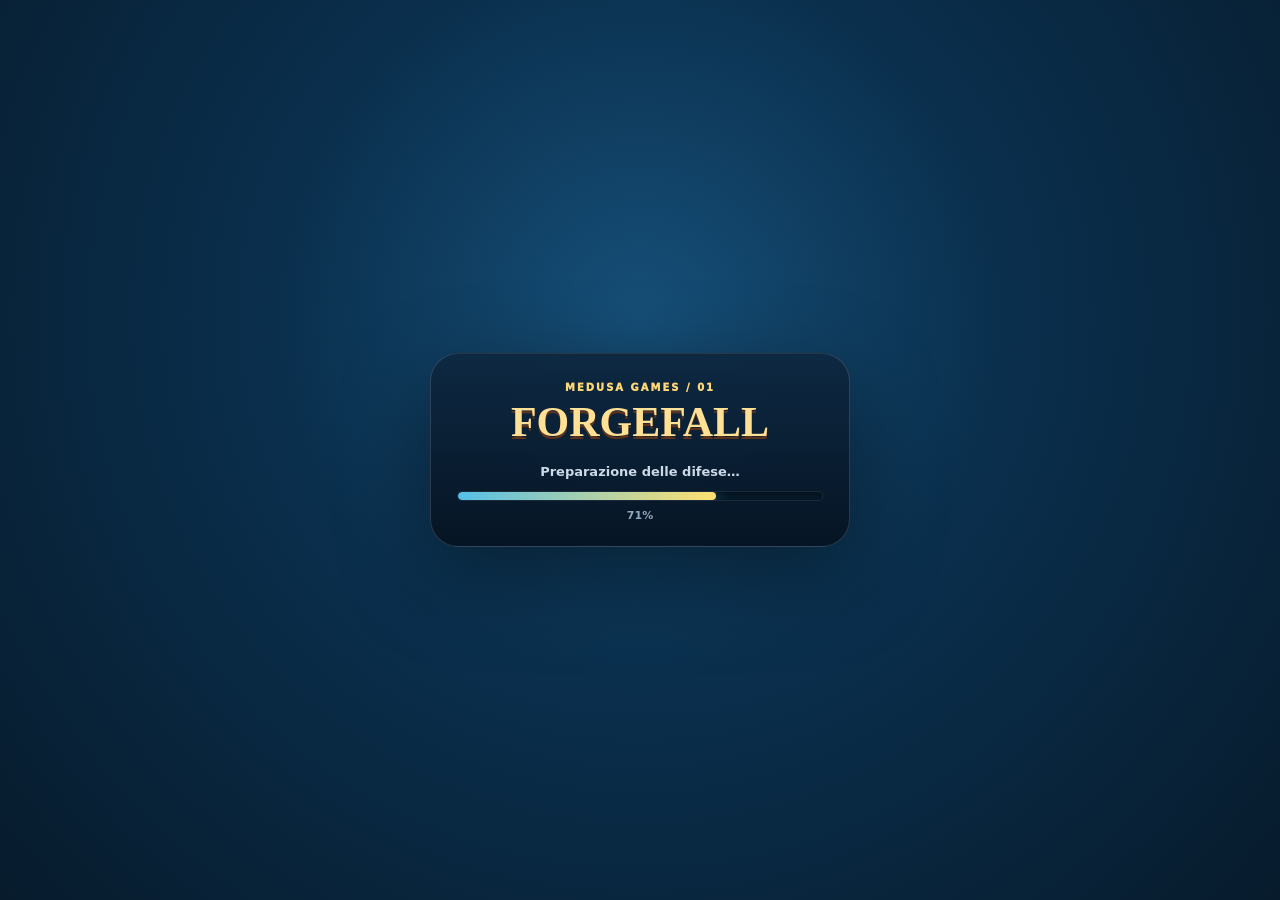
==== commit fdff00c0: "Add files via upload" ====
--- a/giochi/forgefall/index.html
+++ b/giochi/forgefall/index.html
@@ -5,10 +5,22 @@
   <meta name="viewport" content="width=device-width,initial-scale=1,viewport-fit=cover,user-scalable=no">
   <meta name="theme-color" content="#0a2743">
   <title>Forgefall — Medusa Games</title>
+  <link rel="preload" as="image" href="assets/arena_bg.webp" media="(min-width:821px)" fetchpriority="high">
+  <link rel="preload" as="image" href="assets/arena_bg_mobile.webp" media="(max-width:820px)" fetchpriority="high">
   <link rel="stylesheet" href="game.css">
   <script defer src="game.js"></script>
 </head>
 <body>
+
+  <div id="preloader" class="preloader" role="status" aria-live="polite">
+    <div class="preloader-panel">
+      <small>MEDUSA GAMES / 01</small>
+      <strong>FORGEFALL</strong>
+      <span id="load-status">Caricamento del bastione…</span>
+      <div class="load-track"><i id="load-progress-bar"></i></div>
+      <b id="load-percent">0%</b>
+    </div>
+  </div>
   <main id="game" class="game-shell" aria-label="Forgefall">
     <div class="map-layer" aria-hidden="true"></div>
     <div class="water-shimmer" aria-hidden="true"></div>
--- a/giochi/forgefall/game.css
+++ b/giochi/forgefall/game.css
@@ -16,7 +16,7 @@
 button,a{font:inherit;color:inherit;text-decoration:none;-webkit-tap-highlight-color:transparent}
 button{border:0}
 .game-shell{position:fixed;inset:0;overflow:hidden;user-select:none;-webkit-user-select:none;touch-action:none;background:#0b5e96}
-.map-layer{position:absolute;inset:0;background-image:url("assets/arena_bg.png");background-size:cover;background-position:center 50%;filter:saturate(1.08) contrast(1.02);transform:scale(1.03);animation:mapBreathe 18s ease-in-out infinite}
+.map-layer{position:absolute;inset:0;background-color:#0b78b7;background-image:url("assets/arena_bg.webp");background-repeat:no-repeat;background-size:cover;background-position:center 50%;filter:saturate(1.08) contrast(1.02)}
 .map-layer::after{content:"";position:absolute;inset:0;background:radial-gradient(circle at 50% 49%,transparent 38%,rgba(5,17,30,.10) 70%,rgba(5,14,26,.30) 100%);pointer-events:none}
 .water-shimmer{position:absolute;inset:-20%;background:repeating-linear-gradient(165deg,transparent 0 30px,rgba(255,255,255,.18) 31px 34px,transparent 35px 66px);mix-blend-mode:screen;opacity:.44;animation:waterDrift 9s linear infinite;mask:radial-gradient(circle at 50% 52%,transparent 0 34%,#000 52%)}
 .water-foam{position:absolute;inset:-5%;pointer-events:none;z-index:2;opacity:.68;mask:radial-gradient(circle at 50% 52%,transparent 0 37%,#000 54%)}
@@ -40,34 +40,34 @@
 .title-plaque::before,.title-plaque::after{content:"";position:absolute;top:8px;width:48px;height:54px;background:linear-gradient(180deg,#245bbb,#123575);border:3px solid #d6a640;z-index:-1}.title-plaque::before{left:-26px;transform:skewY(-9deg)}.title-plaque::after{right:-26px;transform:skewY(9deg)}
 .title-plaque small{display:block;font-size:8px;font-weight:950;letter-spacing:.19em;color:#ffdb75;margin-bottom:2px}.title-plaque strong{font-family:Georgia,"Times New Roman",serif;font-size:34px;line-height:1;color:#ffd367;text-shadow:0 2px 0 #5f2a12,0 4px 10px rgba(0,0,0,.4)}
 
-.phase-pill{position:absolute;z-index:12;left:50%;top:calc(25.1% - 34px);transform:translateX(-50%);padding:8px 18px;border-radius:999px;background:rgba(24,89,44,.94);border:1px solid rgba(255,255,255,.18);box-shadow:0 10px 22px rgba(0,0,0,.24);color:#fff9e3;font-size:12px;font-weight:950;letter-spacing:.07em;white-space:nowrap;text-shadow:0 2px 6px rgba(0,0,0,.25)}
-
-.board{position:absolute;z-index:8;left:50%;top:25.8%;transform:translateX(-50%) perspective(1000px) rotateX(1.5deg);width:min(46vw,690px);height:min(49vh,490px);display:grid;grid-template-columns:repeat(6,minmax(0,1fr));grid-template-rows:repeat(6,minmax(0,1fr));gap:7px;padding:2px}
-.cell{position:relative;min-width:0;min-height:0;border-radius:16px;display:grid;place-items:center;cursor:pointer;background:transparent;border:0;box-shadow:none;transition:transform .18s cubic-bezier(.2,.8,.2,1),box-shadow .18s cubic-bezier(.2,.8,.2,1),opacity .18s ease,background .18s ease;overflow:visible}
-.cell::before{content:"";position:absolute;left:18%;right:18%;bottom:15%;height:16%;border-radius:50%;background:radial-gradient(ellipse at center,rgba(33,53,19,.34) 0%,rgba(33,53,19,.17) 40%,rgba(33,53,19,0) 78%);filter:blur(7px);pointer-events:none}
+.phase-pill{position:absolute;z-index:12;left:50%;top:var(--phase-top,calc(22.9% - 34px));transform:translateX(-50%);padding:8px 18px;border-radius:999px;background:rgba(24,89,44,.94);border:1px solid rgba(255,255,255,.18);box-shadow:0 10px 22px rgba(0,0,0,.24);color:#fff9e3;font-size:12px;font-weight:950;letter-spacing:.07em;white-space:nowrap;text-shadow:0 2px 6px rgba(0,0,0,.25)}
+
+.board{position:absolute;z-index:8;left:var(--board-left,50%);top:var(--board-top,24%);transform:var(--board-transform,translateX(-50%));width:var(--board-width,min(49vw,770px));height:var(--board-height,min(54vh,580px));display:grid;grid-template-columns:repeat(6,minmax(0,1fr));grid-template-rows:repeat(6,minmax(0,1fr));gap:0;padding:0}
+.cell{position:relative;min-width:0;min-height:0;border-radius:12px;display:grid;place-items:center;cursor:pointer;background:transparent;border:0;box-shadow:none;transition:transform .18s cubic-bezier(.2,.8,.2,1),opacity .18s ease,filter .18s ease;overflow:hidden}
+.cell::before{content:"";position:absolute;left:16%;right:16%;bottom:12%;height:18%;border-radius:50%;background:radial-gradient(ellipse at center,rgba(31,49,18,.34) 0%,rgba(31,49,18,.16) 42%,rgba(31,49,18,0) 78%);filter:blur(6px);pointer-events:none}
 .cell::after{content:none}
 .cell:hover{transform:translateY(-2px) scale(1.018);background:transparent}
-.cell:hover .asset{transform:scale(1.03)}
-.cell.selected{background:radial-gradient(circle at 50% 60%,rgba(255,236,166,.14),rgba(255,236,166,0) 72%);box-shadow:0 0 0 1px rgba(255,211,88,.12)}
+.cell:hover .asset{transform:scale(1.025)}
+.cell.selected{background:radial-gradient(circle at 50% 58%,rgba(255,225,115,.13),rgba(255,225,115,0) 72%);box-shadow:inset 0 0 0 2px rgba(255,218,101,.14)}
 .cell.swap-hide{opacity:.22}
 .cell.matching{animation:matchPulse .26s ease}
 .cell.spawn{animation:spawnPop .24s ease}
 @keyframes matchPulse{50%{transform:scale(1.08);filter:brightness(1.18)}}
 @keyframes spawnPop{from{transform:translateY(-12px) scale(.82);opacity:.2}to{transform:none;opacity:1}}
-.asset{position:relative;width:66%;height:66%;object-fit:contain;filter:drop-shadow(0 12px 10px rgba(0,0,0,.22));pointer-events:none;animation:assetFloat 3.8s ease-in-out infinite;transition:transform .2s cubic-bezier(.2,.8,.2,1), filter .2s ease}
-.cell.material .asset{width:56%;height:56%}.cell.structure .asset{width:70%;height:70%}.cell.type-ice.structure .asset{width:76%;height:76%}.cell.type-wood.structure .asset{width:66%;height:66%}.cell:nth-child(3n) .asset{animation-delay:-1.2s}.cell:nth-child(4n) .asset{animation-delay:-2.3s}
+.asset{position:relative;width:82%;height:82%;max-width:82%;max-height:82%;object-fit:contain;object-position:center;filter:drop-shadow(0 10px 9px rgba(0,0,0,.23));pointer-events:none;animation:assetFloat 3.8s ease-in-out infinite;transition:transform .2s cubic-bezier(.2,.8,.2,1),filter .2s ease}
+.cell.material .asset{width:72%;height:72%;max-width:72%;max-height:72%}.cell.structure .asset{width:88%;height:88%;max-width:88%;max-height:88%}.cell.type-ice.structure .asset{width:92%;height:92%;max-width:92%;max-height:92%}.cell.type-wood.structure .asset{width:82%;height:82%;max-width:82%;max-height:82%}.cell:nth-child(3n) .asset{animation-delay:-1.2s}.cell:nth-child(4n) .asset{animation-delay:-2.3s}
 @keyframes assetFloat{0%,100%{transform:translateY(0)}50%{transform:translateY(-3px)}}
 .level-2 .asset{filter:drop-shadow(0 14px 12px rgba(0,0,0,.26)) saturate(.92) brightness(1.03)}
 .level-3 .asset{filter:drop-shadow(0 14px 13px rgba(0,0,0,.28)) saturate(1.06) brightness(1.08)}
 .level-4 .asset{filter:drop-shadow(0 14px 13px rgba(0,0,0,.28)) saturate(1.14) brightness(1.12)}
 .level-5 .asset{filter:drop-shadow(0 0 12px rgba(182,111,255,.55)) drop-shadow(0 14px 12px rgba(0,0,0,.3)) saturate(1.24) brightness(1.18)}
-.level-badge{position:absolute;right:3px;top:3px;z-index:3;min-width:20px;height:20px;padding:0 5px;border-radius:999px;display:grid;place-items:center;background:rgba(16,36,58,.84);backdrop-filter:blur(3px);border:2px solid #f0d373;font-size:9px;font-weight:1000;color:#fff0c6;box-shadow:0 3px 6px rgba(0,0,0,.22)}
+.level-badge{position:absolute;right:5px;top:5px;z-index:3;min-width:20px;height:20px;padding:0 5px;border-radius:999px;display:grid;place-items:center;background:rgba(10,29,47,.88);border:2px solid #f0d373;font-size:9px;font-weight:1000;color:#fff0c6;box-shadow:0 3px 6px rgba(0,0,0,.22)}
 .level-2 .level-badge{border-color:#e5ecf4}.level-3 .level-badge,.level-4 .level-badge,.level-5 .level-badge{background:#6b470b;border-color:#ffe27a}
 .chest-open-hint{position:absolute;left:50%;bottom:3px;transform:translateX(-50%);z-index:4;padding:3px 7px;border-radius:999px;background:rgba(8,23,39,.72);font-size:8px;font-weight:950;letter-spacing:.08em;color:#fff3c9}
-.enemy-layer,.shot-layer{position:absolute;z-index:10;left:50%;top:25.8%;transform:translateX(-50%);width:min(46vw,690px);height:min(49vh,490px);pointer-events:none}
+.enemy-layer,.shot-layer{position:absolute;z-index:10;left:var(--board-left,50%);top:var(--board-top,24%);transform:var(--board-transform,translateX(-50%));width:var(--board-width,min(49vw,770px));height:var(--board-height,min(54vh,580px));pointer-events:none}
 .enemy{position:absolute;width:12.5%;aspect-ratio:1;transform:translate(-50%,-50%) rotate(var(--lean,0deg)) scale(var(--scale,1));transition:filter .12s;filter:drop-shadow(0 12px 16px rgba(0,0,0,.44));will-change:transform,top,left;animation:enemyBob 1.9s ease-in-out infinite}
 .enemy::after{content:"";position:absolute;left:18%;right:18%;bottom:7%;height:14%;background:radial-gradient(ellipse at center,rgba(0,0,0,.45),rgba(0,0,0,0) 72%);z-index:-1;filter:blur(3px)}
-.enemy img{width:100%;height:100%;object-fit:contain;transform:scaleX(var(--flip,1)) rotate(var(--yaw,0deg));transform-origin:center 58%;filter:saturate(.95) brightness(.96)}.enemy.boss{width:18%}.enemy.runner{width:11%}.enemy.brute{width:14%}.enemy.shade{width:11.6%}
+.enemy img{width:100%;height:100%;object-fit:contain;transform:scaleX(var(--flip,1)) rotate(var(--yaw,0deg));transform-origin:center 60%;filter:saturate(.98) brightness(.98)}.enemy.boss{width:23%}.enemy.runner{width:13.2%}.enemy.brute{width:17%}.enemy.shade{width:13.8%}
 @keyframes enemyBob{50%{margin-top:-4px}}
 .enemy-health{position:absolute;left:12%;right:12%;top:-2px;height:6px;border-radius:99px;background:rgba(6,18,30,.76);overflow:hidden}.enemy-health i{display:block;height:100%;background:#84ef8c;border-radius:99px}.enemy.boss .enemy-health i{background:#ffd15c}
 .shot{position:absolute;height:3px;transform-origin:left center;border-radius:99px;opacity:.98}.shot::after{content:"";position:absolute;right:-4px;top:50%;transform:translateY(-50%);width:10px;height:10px;border-radius:50%;background:currentColor;box-shadow:0 0 10px currentColor}.shot.iron{height:5px;background:linear-gradient(90deg,rgba(255,220,120,.05),#ffd46a 24%,#ff8e53 85%);box-shadow:0 0 14px rgba(255,180,64,.72)}.shot.fire{height:4px;background:linear-gradient(90deg,rgba(255,132,70,.02),#ff8b52 20%,#ffd66a 100%);box-shadow:0 0 16px rgba(255,122,74,.86)}.shot.copper{height:3px;background:linear-gradient(90deg,rgba(210,232,255,.04),#cfe3ff 30%,#86b8ff 100%);box-shadow:0 0 14px rgba(160,205,255,.84)}.shot.copper::after{width:14px;height:2px;border-radius:2px;background:currentColor;box-shadow:0 0 10px currentColor}.impact{position:absolute;width:28px;height:28px;transform:translate(-50%,-50%);border-radius:50%;pointer-events:none;animation:impactPop .28s ease-out forwards}.impact.iron{background:radial-gradient(circle,rgba(255,211,120,.95) 0 25%,rgba(255,143,70,.86) 26%,rgba(255,143,70,0) 70%);box-shadow:0 0 26px rgba(255,158,73,.75)}.impact.fire{background:radial-gradient(circle,rgba(255,246,168,.98) 0 18%,rgba(255,128,68,.92) 19%,rgba(255,69,0,.64) 42%,rgba(255,69,0,0) 72%);box-shadow:0 0 26px rgba(255,114,67,.82)}.impact.copper{background:radial-gradient(circle,rgba(233,243,255,.95) 0 23%,rgba(148,194,255,.76) 24%,rgba(148,194,255,0) 70%);box-shadow:0 0 24px rgba(129,188,255,.7)}@keyframes impactPop{0%{opacity:0;transform:translate(-50%,-50%) scale(.35)}35%{opacity:1}100%{opacity:0;transform:translate(-50%,-50%) scale(1.4)}}
@@ -85,16 +85,16 @@
 @media(max-width:1180px){
   .title-plaque{min-width:270px}.title-plaque strong{font-size:29px}
   .hud-box{min-width:92px}.hud-box.bastion{min-width:140px}
-  .board,.enemy-layer,.shot-layer{width:min(54vw,640px);height:min(52vh,500px)}
+  .board,.enemy-layer,.shot-layer{width:min(56vw,700px);height:min(54vh,540px)}
 }
 @media(max-width:820px){
-  .map-layer{background-position:center top}.hud{top:max(8px,env(safe-area-inset-top));gap:4px}.hud-left{left:6px}.hud-right{right:6px}.hud-back{width:38px;height:38px;border-radius:12px;font-size:18px}.hud-box{min-width:74px;padding:6px 8px;height:48px}.hud-box span{font-size:7px}.hud-box strong{font-size:19px}.hud-box.bastion{min-width:112px}.hud-box.bastion strong{font-size:14px}.hud-box.points{min-width:68px}.title-plaque{top:max(58px,env(safe-area-inset-top));min-width:230px;padding:6px 28px 9px}.title-plaque strong{font-size:25px}.title-plaque small{font-size:7px}
-  .phase-pill{top:23.6%;font-size:9px;padding:6px 11px}
-  .board,.enemy-layer,.shot-layer{top:26.4%;width:92vw;height:min(47vh,454px);gap:5px}.cell{border-radius:11px}.asset{width:62%;height:62%}.cell.material .asset{width:50%;height:50%}.cell.structure .asset{width:66%;height:66%}.cell.type-ice.structure .asset{width:72%;height:72%}
+  .map-layer{background-image:url("assets/arena_bg_mobile.webp");background-position:center top}.hud{top:max(8px,env(safe-area-inset-top));gap:4px}.hud-left{left:6px}.hud-right{right:6px}.hud-back{width:38px;height:38px;border-radius:12px;font-size:18px}.hud-box{min-width:74px;padding:6px 8px;height:48px}.hud-box span{font-size:7px}.hud-box strong{font-size:19px}.hud-box.bastion{min-width:112px}.hud-box.bastion strong{font-size:14px}.hud-box.points{min-width:68px}.title-plaque{top:max(58px,env(safe-area-inset-top));min-width:230px;padding:6px 28px 9px}.title-plaque strong{font-size:25px}.title-plaque small{font-size:7px}
+  .phase-pill{top:22.4%;font-size:9px;padding:6px 11px}
+  .board,.enemy-layer,.shot-layer{top:24.8%;width:92vw;height:min(49vh,472px);gap:5px}.cell{border-radius:11px}.asset{width:62%;height:62%}.cell.material .asset{width:50%;height:50%}.cell.structure .asset{width:66%;height:66%}.cell.type-ice.structure .asset{width:72%;height:72%}
   .selection-dock{height:64px;bottom:max(8px,env(safe-area-inset-bottom));min-width:calc(100vw - 18px)}.selection-thumb{width:50px;height:50px;border-radius:14px}.selection-copy strong{font-size:13px}.selection-copy small{font-size:7px}.dock-btn{height:38px;padding:0 12px;font-size:9px}.bottom-actions{right:8px;bottom:max(78px,calc(env(safe-area-inset-bottom) + 70px))}.restart-btn,.workshop-btn{height:36px;padding:0 11px;font-size:9px}.toast{top:116px;font-size:10px}.info-top{grid-template-columns:100px 1fr}.info-art{height:100px}.info-title h2{font-size:24px}.info-stats{grid-template-columns:repeat(2,minmax(0,1fr))}
 }
 @media(max-height:650px) and (orientation:landscape){
-  .title-plaque{top:5px}.hud{top:6px}.board,.enemy-layer,.shot-layer{top:23.9%;height:58vh;width:min(48vw,600px)}.phase-pill{top:19.4%}.selection-dock{height:58px;bottom:6px}.bottom-actions{bottom:6px}.map-layer{background-position:center 45%}
+  .title-plaque{top:5px}.hud{top:6px}.board,.enemy-layer,.shot-layer{top:22.8%;height:58vh;width:min(50vw,670px)}.phase-pill{top:18.8%}.selection-dock{height:58px;bottom:6px}.bottom-actions{bottom:6px}.map-layer{background-position:center 45%}
 }
 
 
@@ -126,8 +126,8 @@
 .board-fx{position:absolute;inset:0;pointer-events:none;z-index:25}
 .board-fx .ghost{position:absolute;transition:transform .22s cubic-bezier(.2,.8,.2,1);will-change:transform;filter:drop-shadow(0 12px 14px rgba(0,0,0,.26))}
 @media (max-width: 900px){
-  .phase-pill{top:calc(22.4% - 28px);font-size:10px;padding:6px 14px}
-  .board,.enemy-layer,.shot-layer{top:22.2%;width:min(86vw,540px);height:min(45.5vh,392px);gap:5px}
+  .phase-pill{top:calc(21.2% - 28px);font-size:10px;padding:6px 14px}
+  .board,.enemy-layer,.shot-layer{top:23.2%;width:min(88vw,560px);height:min(47.5vh,418px);gap:5px}
   .cell{border-radius:12px}.cell.material .asset{width:52%;height:52%}.cell.structure .asset{width:67%;height:67%}.cell.type-ice.structure .asset{width:73%;height:73%}
   .selection-dock{min-width:min(94vw,530px);height:68px;padding:7px 8px}
   .selection-thumb{width:54px;height:54px}
@@ -155,3 +155,114 @@
 @media(max-width:820px){.announce-card{min-width:min(90vw,540px);padding:16px 18px;border-radius:22px}.announce-card strong{font-size:28px}.announce-card span{font-size:15px}}
 
 .cell.matching,.cell.spawn{background:transparent !important}
+
+/* FINAL: icons stay inside every cell on all screen sizes */
+@media (max-width:900px){
+  .asset{width:76%;height:76%;max-width:76%;max-height:76%}
+  .cell.material .asset{width:66%;height:66%;max-width:66%;max-height:66%}
+  .cell.structure .asset{width:82%;height:82%;max-width:82%;max-height:82%}
+  .cell.type-ice.structure .asset{width:88%;height:88%;max-width:88%;max-height:88%}
+}
+
+/* =========================================================
+   FINAL BOARD LOCK — 6x6 grass grid, no cards around pieces
+   ========================================================= */
+.board,
+.enemy-layer,
+.shot-layer{
+  left:var(--board-left) !important;
+  top:var(--board-top) !important;
+  width:var(--board-width) !important;
+  height:var(--board-height) !important;
+  transform:var(--board-transform) !important;
+}
+.board{gap:0 !important;padding:0 !important}
+.phase-pill{top:var(--phase-top) !important}
+
+.cell{
+  background:transparent !important;
+  border:0 !important;
+  box-shadow:none !important;
+  overflow:hidden !important;
+}
+.cell::after{content:none !important}
+.cell:hover{background:transparent !important}
+.cell:hover .asset{transform:scale(1.025) !important}
+
+.asset{
+  width:82% !important;
+  height:82% !important;
+  max-width:82% !important;
+  max-height:82% !important;
+  object-fit:contain !important;
+  object-position:center !important;
+  background:transparent !important;
+}
+.cell.material .asset{
+  width:72% !important;
+  height:72% !important;
+  max-width:72% !important;
+  max-height:72% !important;
+}
+.cell.structure .asset{
+  width:88% !important;
+  height:88% !important;
+  max-width:88% !important;
+  max-height:88% !important;
+}
+.cell.type-ice.structure .asset{
+  width:92% !important;
+  height:92% !important;
+  max-width:92% !important;
+  max-height:92% !important;
+}
+.cell.type-wood.structure .asset{
+  width:82% !important;
+  height:82% !important;
+  max-width:82% !important;
+  max-height:82% !important;
+}
+
+@media(max-width:900px){
+  .cell.material .asset{width:66% !important;height:66% !important;max-width:66% !important;max-height:66% !important}
+  .cell.structure .asset{width:82% !important;height:82% !important;max-width:82% !important;max-height:82% !important}
+  .cell.type-ice.structure .asset{width:88% !important;height:88% !important;max-width:88% !important;max-height:88% !important}
+}
+
+
+/* ===============================
+   FAST BOOT + MOBILE PERFORMANCE
+   =============================== */
+.preloader{position:fixed;inset:0;z-index:9999;display:grid;place-items:center;background:radial-gradient(circle at 50% 35%,#164f78 0,#0a2f4d 42%,#071b2c 100%);transition:opacity .35s ease,visibility .35s ease}
+.preloader.done{opacity:0;visibility:hidden;pointer-events:none}
+.preloader-panel{width:min(84vw,420px);padding:28px 26px 24px;border-radius:28px;text-align:center;background:linear-gradient(180deg,rgba(14,40,65,.96),rgba(6,20,35,.98));border:1px solid rgba(255,255,255,.14);box-shadow:0 28px 90px rgba(0,0,0,.42)}
+.preloader-panel small{display:block;font-size:10px;font-weight:950;letter-spacing:.2em;color:#ffd775;margin-bottom:5px}
+.preloader-panel strong{display:block;font-family:Georgia,"Times New Roman",serif;font-size:42px;color:#ffe094;text-shadow:0 3px 0 #5b321d;margin-bottom:18px}
+.preloader-panel span{display:block;font-size:13px;font-weight:850;color:#cbd9e8;margin-bottom:12px}
+.load-track{height:10px;overflow:hidden;border-radius:999px;background:#071929;border:1px solid rgba(255,255,255,.08);box-shadow:inset 0 2px 5px rgba(0,0,0,.35)}
+.load-track i{display:block;width:0;height:100%;border-radius:inherit;background:linear-gradient(90deg,#55bfe8,#ffe070);box-shadow:0 0 18px rgba(88,199,235,.55);transition:width .15s ease}
+.preloader-panel b{display:block;margin-top:8px;font-size:11px;color:#91a9c0}
+
+.board,.enemy-layer,.shot-layer{contain:layout paint}
+.cell{contain:layout paint style}
+.asset{image-rendering:auto}
+
+/* A phone does not need 36 permanent floating/filter animations. Gameplay
+   animations remain active; decorative work is reduced. */
+.mobile-lite .map-layer{filter:none}
+.mobile-lite .asset{animation:none!important;filter:none!important}
+.mobile-lite .level-2 .asset,.mobile-lite .level-3 .asset,.mobile-lite .level-4 .asset,.mobile-lite .level-5 .asset{filter:none!important}
+.mobile-lite .enemy{animation:none;filter:none}
+.mobile-lite .enemy::after{filter:none;opacity:.5}
+.mobile-lite .cell::before{filter:none;opacity:.55}
+.mobile-lite .water-shimmer{inset:-8%;opacity:.09;mix-blend-mode:normal;mask:none;-webkit-mask:none;background:repeating-linear-gradient(165deg,transparent 0 42px,rgba(255,255,255,.16) 43px 45px,transparent 46px 88px);animation-duration:16s}
+.mobile-lite .water-foam{opacity:.32;mask:none;-webkit-mask:none}
+.mobile-lite .water-foam::after{display:none}
+.mobile-lite .shark-b,.mobile-lite .fish-b,.mobile-lite .fish-c,.mobile-lite .gull-b,.mobile-lite .gull-c{display:none}
+.mobile-lite .creature,.mobile-lite .gull{filter:none;opacity:.55}
+.mobile-lite .info-dialog::backdrop,.mobile-lite .gameover-dialog::backdrop{backdrop-filter:none}
+.mobile-lite .selection-dock,.mobile-lite .announce-card{backdrop-filter:none}
+
+@media(prefers-reduced-motion:reduce){
+  .asset,.enemy,.water-shimmer,.water-foam::before,.water-foam::after,.creature,.gull{animation:none!important}
+}
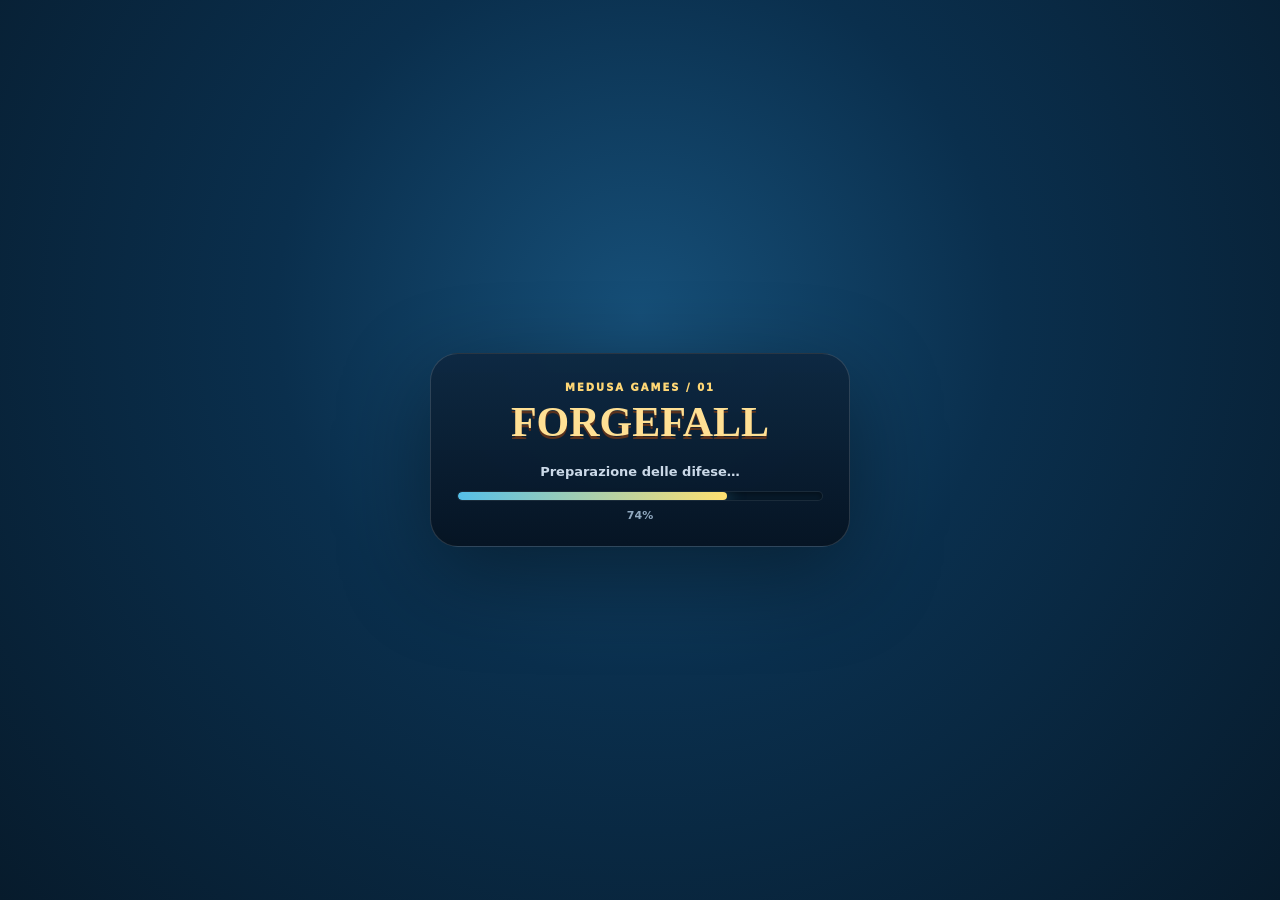
==== commit 993275c6: "Add files via upload" ====
--- a/giochi/forgefall/index.html
+++ b/giochi/forgefall/index.html
@@ -7,8 +7,8 @@
   <title>Forgefall — Medusa Games</title>
   <link rel="preload" as="image" href="assets/arena_bg.webp" media="(min-width:821px)" fetchpriority="high">
   <link rel="preload" as="image" href="assets/arena_bg_mobile.webp" media="(max-width:820px)" fetchpriority="high">
-  <link rel="stylesheet" href="game.css">
-  <script defer src="game.js"></script>
+  <link rel="stylesheet" href="game.css?v=2.1">
+  <script defer src="game.js?v=2.1"></script>
 </head>
 <body>
 
--- a/giochi/forgefall/game.css
+++ b/giochi/forgefall/game.css
@@ -266,3 +266,103 @@
 @media(prefers-reduced-motion:reduce){
   .asset,.enemy,.water-shimmer,.water-foam::before,.water-foam::after,.creature,.gull{animation:none!important}
 }
+
+
+/* =========================================================
+   V2 — STRICT TILE FIT
+   Every sprite lives inside the grass square, with no card UI.
+   ========================================================= */
+.cell{
+  overflow:hidden !important;
+  background:transparent !important;
+  border:0 !important;
+  box-shadow:none !important;
+  padding:0 !important;
+}
+.cell::after{content:none !important}
+
+.asset-stage{
+  position:absolute;
+  z-index:2;
+  inset:12% 12% 10%;
+  display:grid;
+  place-items:center;
+  overflow:visible;
+  pointer-events:none;
+}
+
+/* Natural image proportions: never stretch a tower or material. */
+.asset-stage .asset{
+  position:relative !important;
+  display:block !important;
+  width:auto !important;
+  height:auto !important;
+  max-width:100% !important;
+  max-height:100% !important;
+  object-fit:contain !important;
+  object-position:center center !important;
+  margin:0 !important;
+  background:transparent !important;
+  transform-origin:50% 58%;
+}
+
+/* Materials are compact and visually centred in their tile. */
+.cell.material .asset-stage{
+  inset:20% 19% 18%;
+}
+
+/* Towers stay comfortably inside rectangular grass cells. */
+.cell.structure .asset-stage{
+  inset:15% 15% 13%;
+}
+
+/* Wide/tall pieces need slightly different safe areas. */
+.cell.type-ice.structure .asset-stage{
+  inset:14% 11% 12%;
+}
+.cell.type-wood.structure .asset-stage{
+  inset:17% 16% 14%;
+}
+.cell.type-iron.structure .asset-stage{
+  inset:16% 14% 13%;
+}
+.cell.type-fire.structure .asset-stage,
+.cell.type-copper.structure .asset-stage{
+  inset:16% 15% 13%;
+}
+
+/* Keep the tiny level marker inside the same grass square too. */
+.level-badge{
+  right:8% !important;
+  top:7% !important;
+}
+.chest-open-hint{
+  bottom:7% !important;
+}
+
+/* No permanent float on gameplay pieces: visually cleaner and cheaper. */
+.asset-stage .asset{
+  animation:none !important;
+}
+.cell:hover .asset-stage .asset{
+  transform:scale(1.035) !important;
+}
+
+/* Firing motion remains local and cannot move the piece outside the tile. */
+.cell.firing-iron .asset-stage .asset{
+  transform:translateX(2px) rotate(-4deg) scale(1.035) !important;
+}
+.cell.firing-fire .asset-stage .asset{
+  transform:translateY(-2px) scale(1.04) !important;
+}
+.cell.firing-copper .asset-stage .asset{
+  transform:translateY(-2px) scale(1.035) !important;
+}
+
+/* On phones give structures a little more breathing room. */
+@media(max-width:900px){
+  .cell.material .asset-stage{inset:21% 20% 19%}
+  .cell.structure .asset-stage{inset:17% 16% 15%}
+  .cell.type-ice.structure .asset-stage{inset:16% 13% 14%}
+  .cell.type-wood.structure .asset-stage{inset:18% 17% 16%}
+}
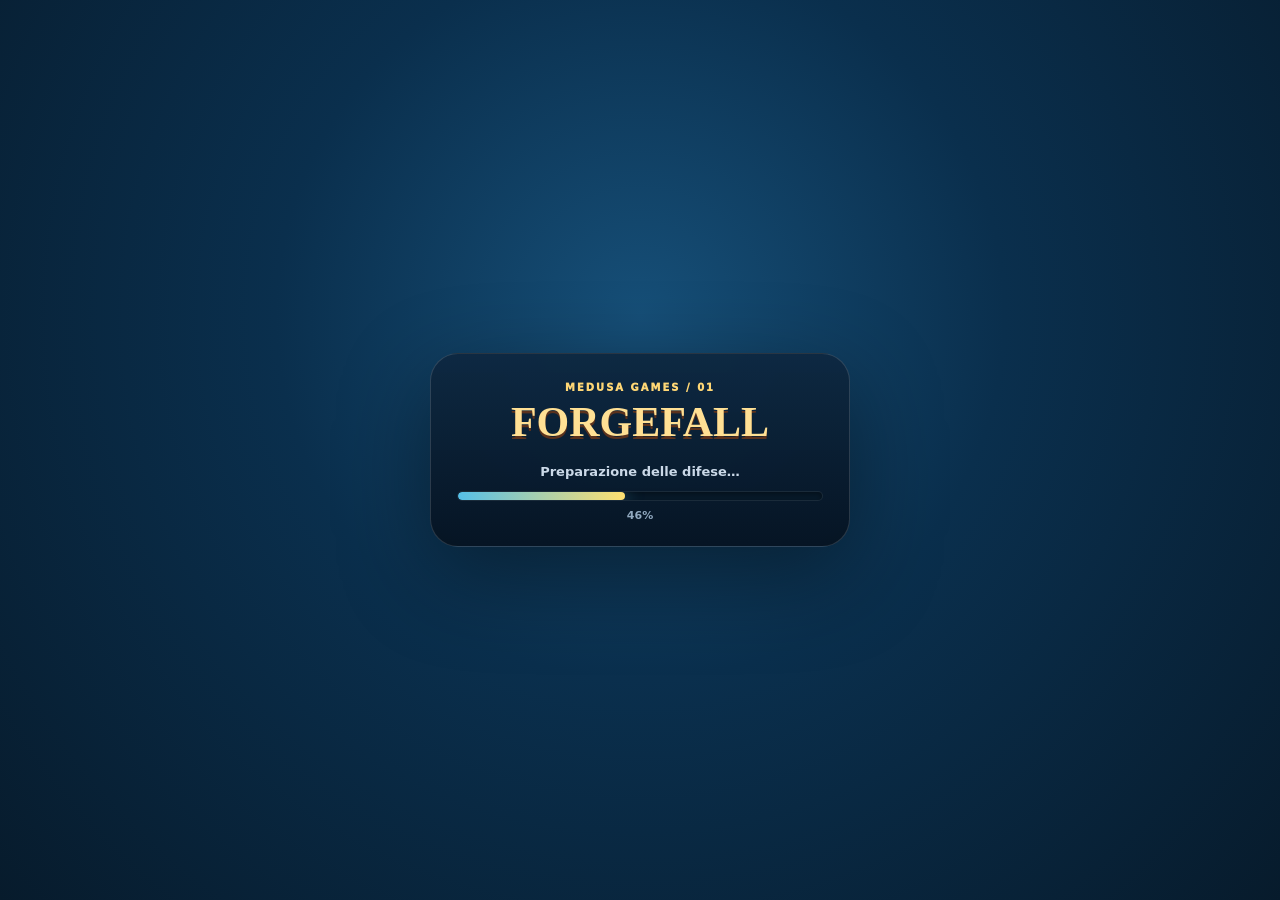
==== commit fd861a55: "Add files via upload" ====
--- a/giochi/forgefall/index.html
+++ b/giochi/forgefall/index.html
@@ -7,8 +7,8 @@
   <title>Forgefall — Medusa Games</title>
   <link rel="preload" as="image" href="assets/arena_bg.webp" media="(min-width:821px)" fetchpriority="high">
   <link rel="preload" as="image" href="assets/arena_bg_mobile.webp" media="(max-width:820px)" fetchpriority="high">
-  <link rel="stylesheet" href="game.css?v=2.1">
-  <script defer src="game.js?v=2.1"></script>
+  <link rel="stylesheet" href="game.css?v=3.0">
+  <script defer src="game.js?v=3.0"></script>
 </head>
 <body>
 
--- a/giochi/forgefall/game.css
+++ b/giochi/forgefall/game.css
@@ -366,3 +366,415 @@
   .cell.type-ice.structure .asset-stage{inset:16% 13% 14%}
   .cell.type-wood.structure .asset-stage{inset:18% 17% 16%}
 }
+
+
+/* =========================================================
+   V5 — CANDY-STYLE BOARD CALIBRATION
+   Unified 6x6 board surface integrated with the island.
+   Tiles are centered and fill the square more like a match-3.
+   ========================================================= */
+.board,.enemy-layer,.shot-layer{
+  left:var(--board-left) !important;
+  top:var(--board-top) !important;
+  width:var(--board-width) !important;
+  height:var(--board-height) !important;
+  transform:translate3d(0,0,0) !important;
+}
+.board{
+  gap:6px !important;
+  padding:10px !important;
+  border-radius:26px !important;
+  background:
+    linear-gradient(180deg, rgba(255,255,255,.08), rgba(0,0,0,.03)),
+    repeating-linear-gradient(to right,
+      rgba(255,255,255,.03) 0,
+      rgba(255,255,255,.03) calc(16.666% - 1px),
+      rgba(146,110,53,.28) calc(16.666% - 1px),
+      rgba(146,110,53,.28) calc(16.666% + 1px),
+      rgba(255,255,255,.03) calc(16.666% + 1px),
+      rgba(255,255,255,.03) 100%),
+    repeating-linear-gradient(to bottom,
+      rgba(255,255,255,.02) 0,
+      rgba(255,255,255,.02) calc(16.666% - 1px),
+      rgba(146,110,53,.28) calc(16.666% - 1px),
+      rgba(146,110,53,.28) calc(16.666% + 1px),
+      rgba(255,255,255,.02) calc(16.666% + 1px),
+      rgba(255,255,255,.02) 100%),
+    radial-gradient(circle at 30% 20%, rgba(190,235,95,.22), rgba(190,235,95,0) 42%),
+    linear-gradient(180deg, rgba(161,212,66,.18), rgba(140,197,55,.16));
+  box-shadow:
+    inset 0 0 0 2px rgba(255,243,196,.22),
+    inset 0 18px 30px rgba(255,255,255,.05),
+    0 18px 28px rgba(0,0,0,.10) !important;
+}
+.cell{
+  border-radius:15px !important;
+  background:rgba(252,238,160,.08) !important;
+  box-shadow:inset 0 0 0 1px rgba(255,240,196,.13) !important;
+}
+.cell::before{
+  left:16% !important; right:16% !important; bottom:10% !important; height:16% !important;
+  filter:blur(4px) !important; opacity:.9;
+}
+.cell.selected{
+  background:radial-gradient(circle at 50% 58%, rgba(255,227,128,.22), rgba(255,227,128,.04) 66%, rgba(255,227,128,0) 76%) !important;
+  box-shadow:inset 0 0 0 2px rgba(255,224,116,.42), 0 0 0 2px rgba(255,247,198,.10) !important;
+}
+.asset-stage{
+  position:absolute !important;
+  inset:10% !important;
+  display:flex !important;
+  align-items:center !important;
+  justify-content:center !important;
+  overflow:visible !important;
+}
+.asset-stage .asset{
+  width:100% !important; height:100% !important; max-width:100% !important; max-height:100% !important;
+  object-fit:contain !important; object-position:center center !important;
+  filter:drop-shadow(0 6px 8px rgba(0,0,0,.18)) !important;
+}
+/* materials */
+.cell.material .asset-stage{ inset:12% !important; }
+.cell.type-wood.material .asset-stage{ inset:13% 12% 12% 12% !important; }
+.cell.type-ice.material .asset-stage{ inset:11% 11% 11% 11% !important; }
+.cell.type-fire.material .asset-stage{ inset:13% !important; }
+.cell.type-copper.material .asset-stage,
+.cell.type-iron.material .asset-stage{ inset:15% 14% 14% 14% !important; }
+.cell.material .asset-stage .asset{ transform:translateY(1px) scale(.94) !important; }
+/* structures */
+.cell.structure .asset-stage{ inset:8% !important; }
+.cell.type-wood.structure .asset-stage{ inset:9% 10% 8% 10% !important; }
+.cell.type-ice.structure .asset-stage{ inset:10% 4% 10% 4% !important; }
+.cell.type-fire.structure .asset-stage{ inset:8% 8% 7% 8% !important; }
+.cell.type-copper.structure .asset-stage{ inset:7% 9% 7% 9% !important; }
+.cell.type-iron.structure .asset-stage{ inset:8% 7% 7% 7% !important; }
+.cell.structure .asset-stage .asset{ transform:translateY(1px) scale(.98) !important; }
+.cell.type-wood.structure .asset-stage .asset{ transform:translateY(2px) scale(.97) !important; }
+.cell.type-ice.structure .asset-stage .asset{ transform:translateY(2px) scale(1.02) !important; }
+.cell.type-copper.structure .asset-stage .asset{ transform:translateY(1px) scale(.95) !important; }
+.cell.type-fire.structure .asset-stage .asset{ transform:translateY(0px) scale(.95) !important; }
+.cell.type-iron.structure .asset-stage .asset{ transform:translateY(2px) scale(.99) !important; }
+/* hover / action */
+.cell:hover{transform:translateY(-1px) scale(1.012) !important}
+.cell:hover .asset-stage .asset{transform:translateY(0px) scale(1.01) !important}
+.cell.firing-iron .asset-stage .asset{transform:translate(2px,2px) rotate(-4deg) scale(1.00) !important}
+.cell.firing-fire .asset-stage .asset{transform:translateY(-2px) scale(.98) !important}
+.cell.firing-copper .asset-stage .asset{transform:translateY(-2px) scale(.98) !important}
+.level-badge{right:5px !important; top:5px !important}
+.chest-open-hint{bottom:4px !important}
+@media (max-width: 900px){
+  .board{gap:4px !important; padding:8px !important; border-radius:22px !important}
+  .cell{border-radius:13px !important}
+  .cell.material .asset-stage{ inset:13% !important; }
+  .cell.type-copper.material .asset-stage,
+  .cell.type-iron.material .asset-stage{ inset:15% 14% 14% 14% !important; }
+  .cell.structure .asset-stage{ inset:9% !important; }
+  .cell.type-ice.structure .asset-stage{ inset:11% 5% 11% 5% !important; }
+  .cell.type-copper.structure .asset-stage{ inset:8% 10% 8% 10% !important; }
+  .cell.type-fire.structure .asset-stage{ inset:9% 9% 8% 9% !important; }
+}
+
+
+/* =========================================================
+   V6 — FULL RECALIBRATION
+   Goal: one coherent match-3 board, tighter spacing, bigger centered assets,
+   no clipping, no card feel.
+   ========================================================= */
+.board,.enemy-layer,.shot-layer{
+  left:var(--board-left) !important;
+  top:var(--board-top) !important;
+  width:var(--board-width) !important;
+  height:var(--board-height) !important;
+  transform:translate3d(0,0,0) !important;
+}
+.phase-pill{top:var(--phase-top) !important}
+.board{
+  gap:3px !important;
+  padding:6px !important;
+  border-radius:24px !important;
+  background:
+    linear-gradient(180deg, rgba(255,255,255,.045), rgba(255,255,255,.015)),
+    radial-gradient(circle at 50% 25%, rgba(255,247,198,.05), rgba(255,247,198,0) 48%),
+    linear-gradient(180deg, rgba(176,221,78,.16), rgba(120,174,54,.12)) !important;
+  box-shadow:
+    inset 0 0 0 1px rgba(255,241,187,.16),
+    inset 0 10px 18px rgba(255,255,255,.03),
+    0 18px 28px rgba(0,0,0,.08) !important;
+}
+.cell{
+  overflow:hidden !important;
+  border-radius:13px !important;
+  background:rgba(250,236,160,.035) !important;
+  box-shadow:inset 0 0 0 1px rgba(255,240,196,.11) !important;
+}
+.cell::before{
+  left:16% !important;
+  right:16% !important;
+  bottom:8% !important;
+  height:14% !important;
+  background:radial-gradient(ellipse at center,rgba(31,49,18,.30) 0%,rgba(31,49,18,.12) 44%,rgba(31,49,18,0) 78%) !important;
+  filter:blur(3px) !important;
+  opacity:.95 !important;
+}
+.cell::after{content:none !important}
+.cell:hover{transform:translateY(-1px) scale(1.01) !important;background:rgba(255,255,255,.04) !important}
+.cell.selected{
+  background:radial-gradient(circle at 50% 58%, rgba(255,227,128,.24), rgba(255,227,128,.05) 66%, rgba(255,227,128,0) 76%) !important;
+  box-shadow:inset 0 0 0 2px rgba(255,224,116,.40), 0 0 0 1px rgba(255,247,198,.08) !important;
+}
+.asset-stage{
+  position:absolute !important;
+  inset:8% !important;
+  display:flex !important;
+  align-items:center !important;
+  justify-content:center !important;
+  overflow:hidden !important;
+}
+.asset-stage .asset{
+  width:100% !important;
+  height:100% !important;
+  max-width:100% !important;
+  max-height:100% !important;
+  object-fit:contain !important;
+  object-position:center center !important;
+  filter:drop-shadow(0 5px 7px rgba(0,0,0,.17)) !important;
+  background:transparent !important;
+}
+/* materials — bigger and centered */
+.cell.material .asset-stage{ inset:11% !important; }
+.cell.type-wood.material .asset-stage{ inset:11% 10% 10% 10% !important; }
+.cell.type-ice.material .asset-stage{ inset:9% !important; }
+.cell.type-fire.material .asset-stage{ inset:11% !important; }
+.cell.type-copper.material .asset-stage{ inset:12% 11% 11% 11% !important; }
+.cell.type-iron.material .asset-stage{ inset:12% 11% 11% 11% !important; }
+.cell.material .asset-stage .asset{ transform:translateY(1px) scale(1.00) !important; }
+/* structures — fit better, no cut edges */
+.cell.structure .asset-stage{ inset:6% !important; }
+.cell.type-wood.structure .asset-stage{ inset:7% 8% 6% 8% !important; }
+.cell.type-ice.structure .asset-stage{ inset:9% 2% 9% 2% !important; }
+.cell.type-fire.structure .asset-stage{ inset:6% 7% 5% 7% !important; }
+.cell.type-copper.structure .asset-stage{ inset:5% 7% 5% 7% !important; }
+.cell.type-iron.structure .asset-stage{ inset:6% 5% 5% 5% !important; }
+.cell.structure .asset-stage .asset{ transform:translateY(1px) scale(1.00) !important; }
+.cell.type-wood.structure .asset-stage .asset{ transform:translateY(2px) scale(.98) !important; }
+.cell.type-ice.structure .asset-stage .asset{ transform:translateY(1px) scale(1.03) !important; }
+.cell.type-copper.structure .asset-stage .asset{ transform:translateY(0px) scale(.97) !important; }
+.cell.type-fire.structure .asset-stage .asset{ transform:translateY(0px) scale(.97) !important; }
+.cell.type-iron.structure .asset-stage .asset{ transform:translateY(2px) scale(1.00) !important; }
+.level-badge{right:4px !important;top:4px !important;min-width:19px !important;height:19px !important;font-size:9px !important}
+.chest-open-hint{bottom:4px !important;padding:2px 6px !important}
+/* prettier action states */
+.cell.firing-iron .asset-stage .asset{transform:translate(2px,2px) rotate(-4deg) scale(1.02) !important}
+.cell.firing-fire .asset-stage .asset{transform:translateY(-2px) scale(1.00) !important}
+.cell.firing-copper .asset-stage .asset{transform:translateY(-2px) scale(.99) !important}
+@media (max-width: 900px){
+  .board{gap:2px !important;padding:5px !important;border-radius:20px !important}
+  .cell{border-radius:11px !important}
+  .cell.material .asset-stage{ inset:10% !important; }
+  .cell.type-copper.material .asset-stage,
+  .cell.type-iron.material .asset-stage{ inset:11% 10% 10% 10% !important; }
+  .cell.structure .asset-stage{ inset:7% !important; }
+  .cell.type-ice.structure .asset-stage{ inset:10% 3% 10% 3% !important; }
+  .cell.type-copper.structure .asset-stage{ inset:6% 8% 6% 8% !important; }
+  .cell.type-fire.structure .asset-stage{ inset:7% 8% 6% 8% !important; }
+}
+
+
+/* =========================================================
+   V7 — transparent-margin crop + true center alignment
+   Every sprite is centered from its real visible bounds.
+   ========================================================= */
+.board,.enemy-layer,.shot-layer{
+  left:var(--board-left) !important;
+  top:var(--board-top) !important;
+  width:var(--board-width) !important;
+  height:var(--board-height) !important;
+  transform:translate3d(0,0,0) !important;
+}
+.phase-pill{top:var(--phase-top) !important}
+.board{
+  gap:2px !important;
+  padding:4px !important;
+  border-radius:22px !important;
+  background:
+    linear-gradient(180deg, rgba(255,255,255,.035), rgba(255,255,255,.01)),
+    linear-gradient(180deg, rgba(176,221,78,.12), rgba(120,174,54,.08)) !important;
+  box-shadow: inset 0 0 0 1px rgba(255,241,187,.12) !important;
+}
+.cell{
+  border-radius:12px !important;
+  background:rgba(250,236,160,.025) !important;
+  box-shadow:inset 0 0 0 1px rgba(255,240,196,.08) !important;
+  overflow:hidden !important;
+}
+.cell::before{
+  left:18% !important;
+  right:18% !important;
+  bottom:9% !important;
+  height:12% !important;
+  filter:blur(2px) !important;
+  opacity:.82 !important;
+}
+.asset-stage{
+  position:absolute !important;
+  inset:0 !important;
+  display:flex !important;
+  align-items:center !important;
+  justify-content:center !important;
+  overflow:hidden !important;
+}
+.asset-stage .asset{
+  display:block !important;
+  width:auto !important;
+  height:auto !important;
+  max-width:80% !important;
+  max-height:80% !important;
+  object-fit:contain !important;
+  object-position:center center !important;
+  transform:none !important;
+  background:transparent !important;
+  filter:drop-shadow(0 4px 6px rgba(0,0,0,.16)) !important;
+}
+/* Materials and structures sized from the cropped art. */
+.cell.material .asset-stage .asset{max-width:70% !important;max-height:70% !important}
+.cell.structure .asset-stage .asset{max-width:84% !important;max-height:84% !important}
+.cell.type-ice.structure .asset-stage .asset{max-width:88% !important;max-height:88% !important}
+.cell.type-wood.structure .asset-stage .asset{max-width:80% !important;max-height:80% !important}
+.cell.type-copper.structure .asset-stage .asset{max-width:82% !important;max-height:82% !important}
+.cell.type-fire.structure .asset-stage .asset{max-width:82% !important;max-height:82% !important}
+.cell.type-iron.structure .asset-stage .asset{max-width:84% !important;max-height:84% !important}
+.cell:hover .asset-stage .asset{transform:scale(1.02) !important}
+.cell.selected{background:radial-gradient(circle at 50% 58%, rgba(255,227,128,.22), rgba(255,227,128,.04) 66%, rgba(255,227,128,0) 76%) !important; box-shadow:inset 0 0 0 2px rgba(255,224,116,.34) !important}
+.level-badge{right:3px !important; top:3px !important; min-width:18px !important; height:18px !important; font-size:8px !important}
+.chest-open-hint{bottom:2px !important; font-size:7px !important}
+@media (max-width:900px){
+  .board{gap:1px !important;padding:3px !important;border-radius:18px !important}
+  .cell{border-radius:10px !important}
+  .asset-stage .asset{max-width:82% !important;max-height:82% !important}
+  .cell.material .asset-stage .asset{max-width:72% !important;max-height:72% !important}
+  .cell.structure .asset-stage .asset{max-width:86% !important;max-height:86% !important}
+  .cell.type-ice.structure .asset-stage .asset{max-width:90% !important;max-height:90% !important}
+}
+/* firing states keep center */
+.cell.firing-iron .asset-stage .asset{transform:translate(2px,1px) rotate(-4deg) scale(1.02) !important}
+.cell.firing-fire .asset-stage .asset{transform:translateY(-2px) scale(1.01) !important}
+.cell.firing-copper .asset-stage .asset{transform:translateY(-2px) scale(1.01) !important}
+
+
+/* =========================================================
+   V9 — FINAL BAKED BOARD ALIGNMENT
+   The 6x6 board is physically drawn into arena_bg.webp.
+   DOM cells are only transparent hitboxes + centered sprites.
+   ========================================================= */
+.map-layer{
+  background-image:url("assets/arena_bg.webp") !important;
+  background-size:cover !important;
+  background-position:center 50% !important;
+}
+@media(max-width:820px){
+  .map-layer{background-image:url("assets/arena_bg.webp") !important;background-position:center 50% !important}
+}
+.board,.enemy-layer,.shot-layer{
+  left:var(--board-left) !important;
+  top:var(--board-top) !important;
+  width:var(--board-width) !important;
+  height:var(--board-height) !important;
+  transform:none !important;
+}
+.phase-pill{top:var(--phase-top) !important}
+.board{
+  display:grid !important;
+  grid-template-columns:repeat(6,minmax(0,1fr)) !important;
+  grid-template-rows:repeat(6,minmax(0,1fr)) !important;
+  gap:6px !important;
+  padding:0 !important;
+  background:transparent !important;
+  border:0 !important;
+  box-shadow:none !important;
+  border-radius:0 !important;
+}
+.cell{
+  position:relative !important;
+  display:flex !important;
+  align-items:center !important;
+  justify-content:center !important;
+  min-width:0 !important;
+  min-height:0 !important;
+  padding:0 !important;
+  margin:0 !important;
+  border:0 !important;
+  border-radius:18px !important;
+  background:transparent !important;
+  box-shadow:none !important;
+  overflow:hidden !important;
+}
+.cell::before{
+  content:"" !important;
+  position:absolute !important;
+  left:20% !important;
+  right:20% !important;
+  bottom:9% !important;
+  height:11% !important;
+  border-radius:50% !important;
+  background:radial-gradient(ellipse at center,rgba(18,28,9,.24),rgba(18,28,9,.08) 48%,rgba(18,28,9,0) 78%) !important;
+  filter:blur(2px) !important;
+  opacity:.86 !important;
+  pointer-events:none !important;
+}
+.cell::after{content:none !important}
+.cell:hover{transform:scale(1.01) !important;background:transparent !important}
+.cell.selected{
+  background:radial-gradient(circle at 50% 50%,rgba(255,228,127,.18),rgba(255,228,127,.03) 62%,rgba(255,228,127,0) 76%) !important;
+  outline:2px solid rgba(255,223,116,.45) !important;
+  outline-offset:-3px !important;
+}
+.asset-stage{
+  position:absolute !important;
+  inset:0 !important;
+  display:flex !important;
+  align-items:center !important;
+  justify-content:center !important;
+  padding:0 !important;
+  margin:0 !important;
+  overflow:hidden !important;
+  pointer-events:none !important;
+}
+.asset-stage .asset{
+  position:static !important;
+  display:block !important;
+  width:auto !important;
+  height:auto !important;
+  margin:0 !important;
+  object-fit:contain !important;
+  object-position:center center !important;
+  transform:none !important;
+  background:transparent !important;
+  filter:drop-shadow(0 5px 7px rgba(0,0,0,.17)) !important;
+  animation:none !important;
+}
+/* Cropped PNG/WebP art: these percentages are of the REAL visible artwork. */
+.cell.material .asset-stage .asset{max-width:64% !important;max-height:64% !important}
+.cell.type-ice.material .asset-stage .asset{max-width:66% !important;max-height:66% !important}
+.cell.type-fire.material .asset-stage .asset{max-width:62% !important;max-height:62% !important}
+.cell.type-wood.material .asset-stage .asset{max-width:66% !important;max-height:66% !important}
+.cell.type-copper.material .asset-stage .asset,
+.cell.type-iron.material .asset-stage .asset{max-width:64% !important;max-height:64% !important}
+.cell.structure .asset-stage .asset{max-width:78% !important;max-height:78% !important}
+.cell.type-wood.structure .asset-stage .asset{max-width:74% !important;max-height:74% !important}
+.cell.type-ice.structure .asset-stage .asset{max-width:84% !important;max-height:84% !important}
+.cell.type-fire.structure .asset-stage .asset{max-width:76% !important;max-height:76% !important}
+.cell.type-copper.structure .asset-stage .asset{max-width:74% !important;max-height:74% !important}
+.cell.type-iron.structure .asset-stage .asset{max-width:78% !important;max-height:78% !important}
+.level-badge{right:7px !important;top:7px !important;min-width:20px !important;height:20px !important;font-size:9px !important}
+.chest-open-hint{bottom:6px !important;font-size:8px !important}
+.cell:hover .asset-stage .asset{transform:scale(1.02) !important}
+.cell.firing-iron .asset-stage .asset{transform:translateX(2px) rotate(-4deg) scale(1.02) !important}
+.cell.firing-fire .asset-stage .asset{transform:translateY(-2px) scale(1.02) !important}
+.cell.firing-copper .asset-stage .asset{transform:translateY(-2px) scale(1.02) !important}
+@media(max-width:900px){
+  .board{gap:4px !important}
+  .cell{border-radius:15px !important}
+  .cell.material .asset-stage .asset{max-width:66% !important;max-height:66% !important}
+  .cell.structure .asset-stage .asset{max-width:80% !important;max-height:80% !important}
+  .cell.type-ice.structure .asset-stage .asset{max-width:86% !important;max-height:86% !important}
+}
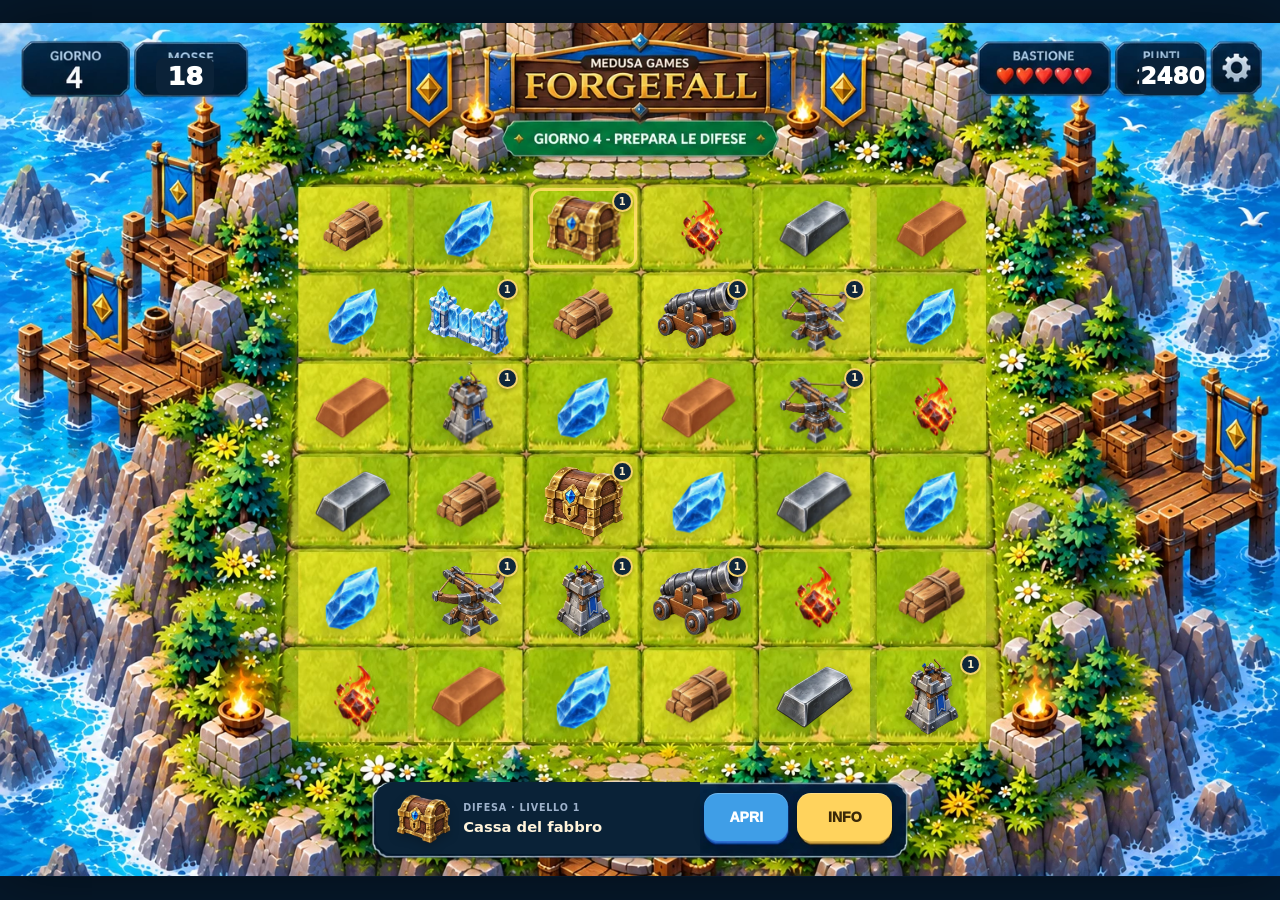
==== commit d5d7c2b3: "Add files via upload" ====
--- a/giochi/forgefall/index.html
+++ b/giochi/forgefall/index.html
@@ -1,125 +1,134 @@
 <!doctype html>
 <html lang="it">
 <head>
-  <meta charset="utf-8">
-  <meta name="viewport" content="width=device-width,initial-scale=1,viewport-fit=cover,user-scalable=no">
-  <meta name="theme-color" content="#0a2743">
-  <title>Forgefall — Medusa Games</title>
-  <link rel="preload" as="image" href="assets/arena_bg.webp" media="(min-width:821px)" fetchpriority="high">
-  <link rel="preload" as="image" href="assets/arena_bg_mobile.webp" media="(max-width:820px)" fetchpriority="high">
-  <link rel="stylesheet" href="game.css?v=3.0">
-  <script defer src="game.js?v=3.0"></script>
+<meta charset="utf-8">
+<meta name="viewport" content="width=device-width,initial-scale=1,viewport-fit=cover,user-scalable=no">
+<title>Forgefall — Test interattivo layout approvato</title>
+<style>
+*{box-sizing:border-box}html,body{margin:0;width:100%;height:100%;overflow:hidden;background:#06182a;font-family:Inter,ui-sans-serif,system-ui,-apple-system,"Segoe UI",sans-serif}
+body{display:grid;place-items:center;touch-action:none}
+.stage{position:relative;width:min(100vw,calc(100vh * 1.5));aspect-ratio:3/2;background-image:url('[data-uri]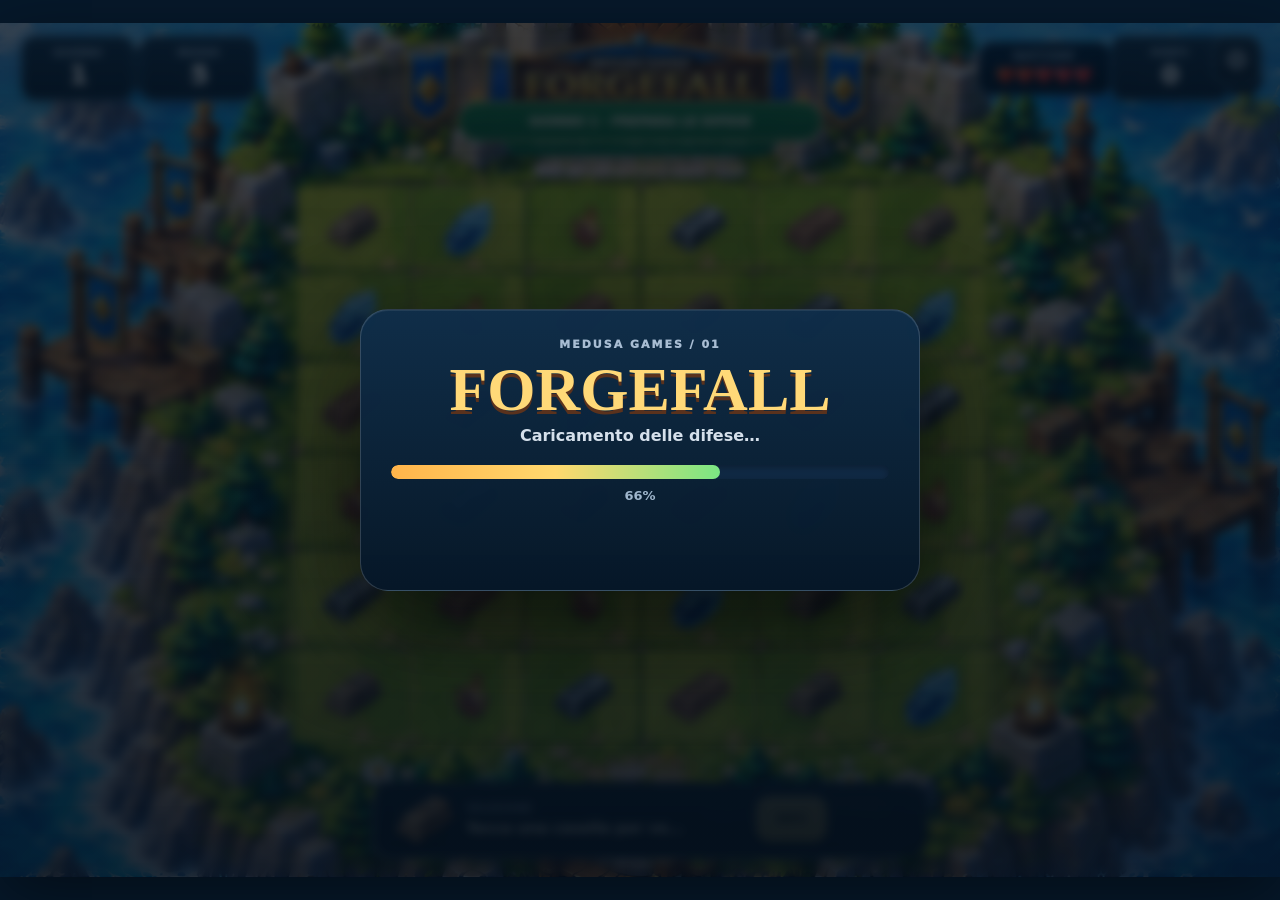
==== commit 2e2dfe03: "Add files via upload" ====
--- a/giochi/forgefall/index.html
+++ b/giochi/forgefall/index.html
@@ -3,132 +3,123 @@
 <head>
 <meta charset="utf-8">
 <meta name="viewport" content="width=device-width,initial-scale=1,viewport-fit=cover,user-scalable=no">
-<title>Forgefall — Test interattivo layout approvato</title>
+<title>Forgefall</title>
 <style>
-*{box-sizing:border-box}html,body{margin:0;width:100%;height:100%;overflow:hidden;background:#06182a;font-family:Inter,ui-sans-serif,system-ui,-apple-system,"Segoe UI",sans-serif}
+*{box-sizing:border-box}
+html,body{margin:0;width:100%;height:100%;overflow:hidden;background:#06182a;font-family:Inter,ui-sans-serif,system-ui,-apple-system,"Segoe UI",sans-serif}
 body{display:grid;place-items:center;touch-action:none}
-.stage{position:relative;width:min(100vw,calc(100vh * 1.5));aspect-ratio:3/2;background-image:url('[data-uri]